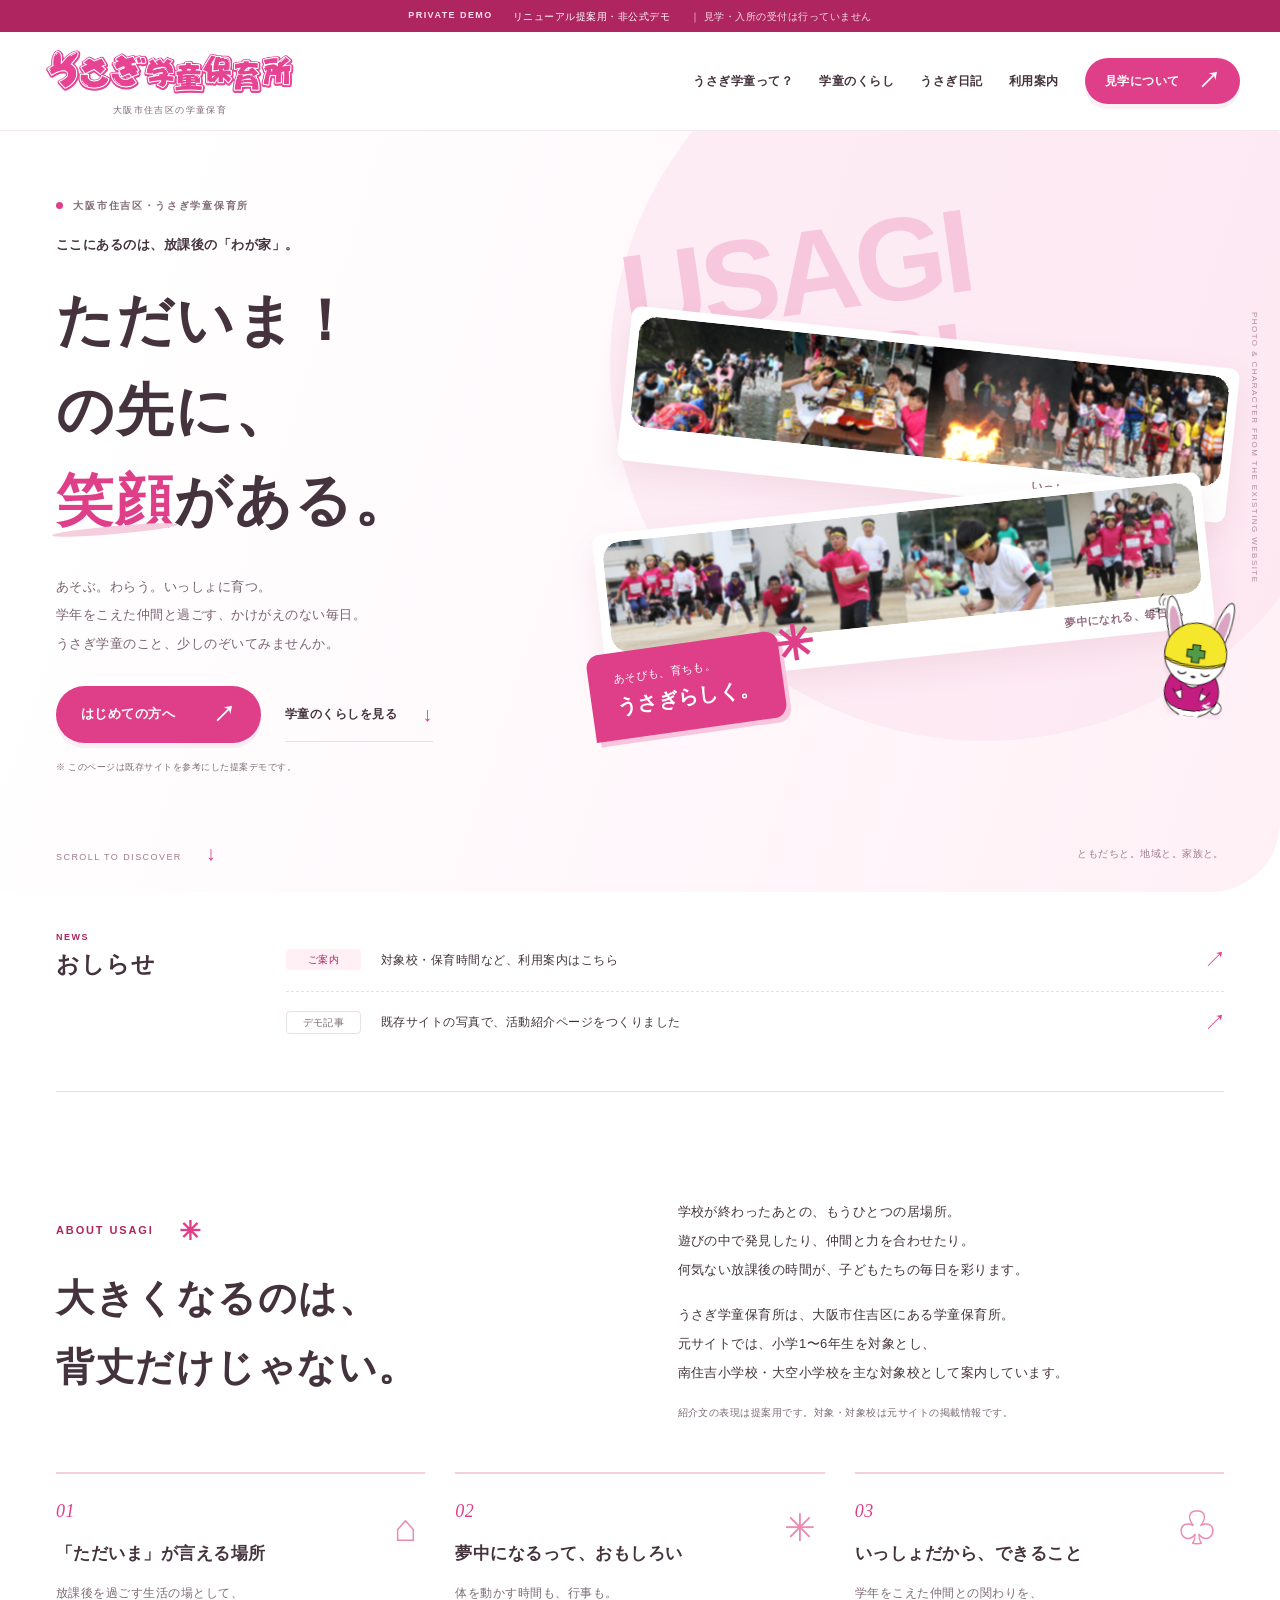
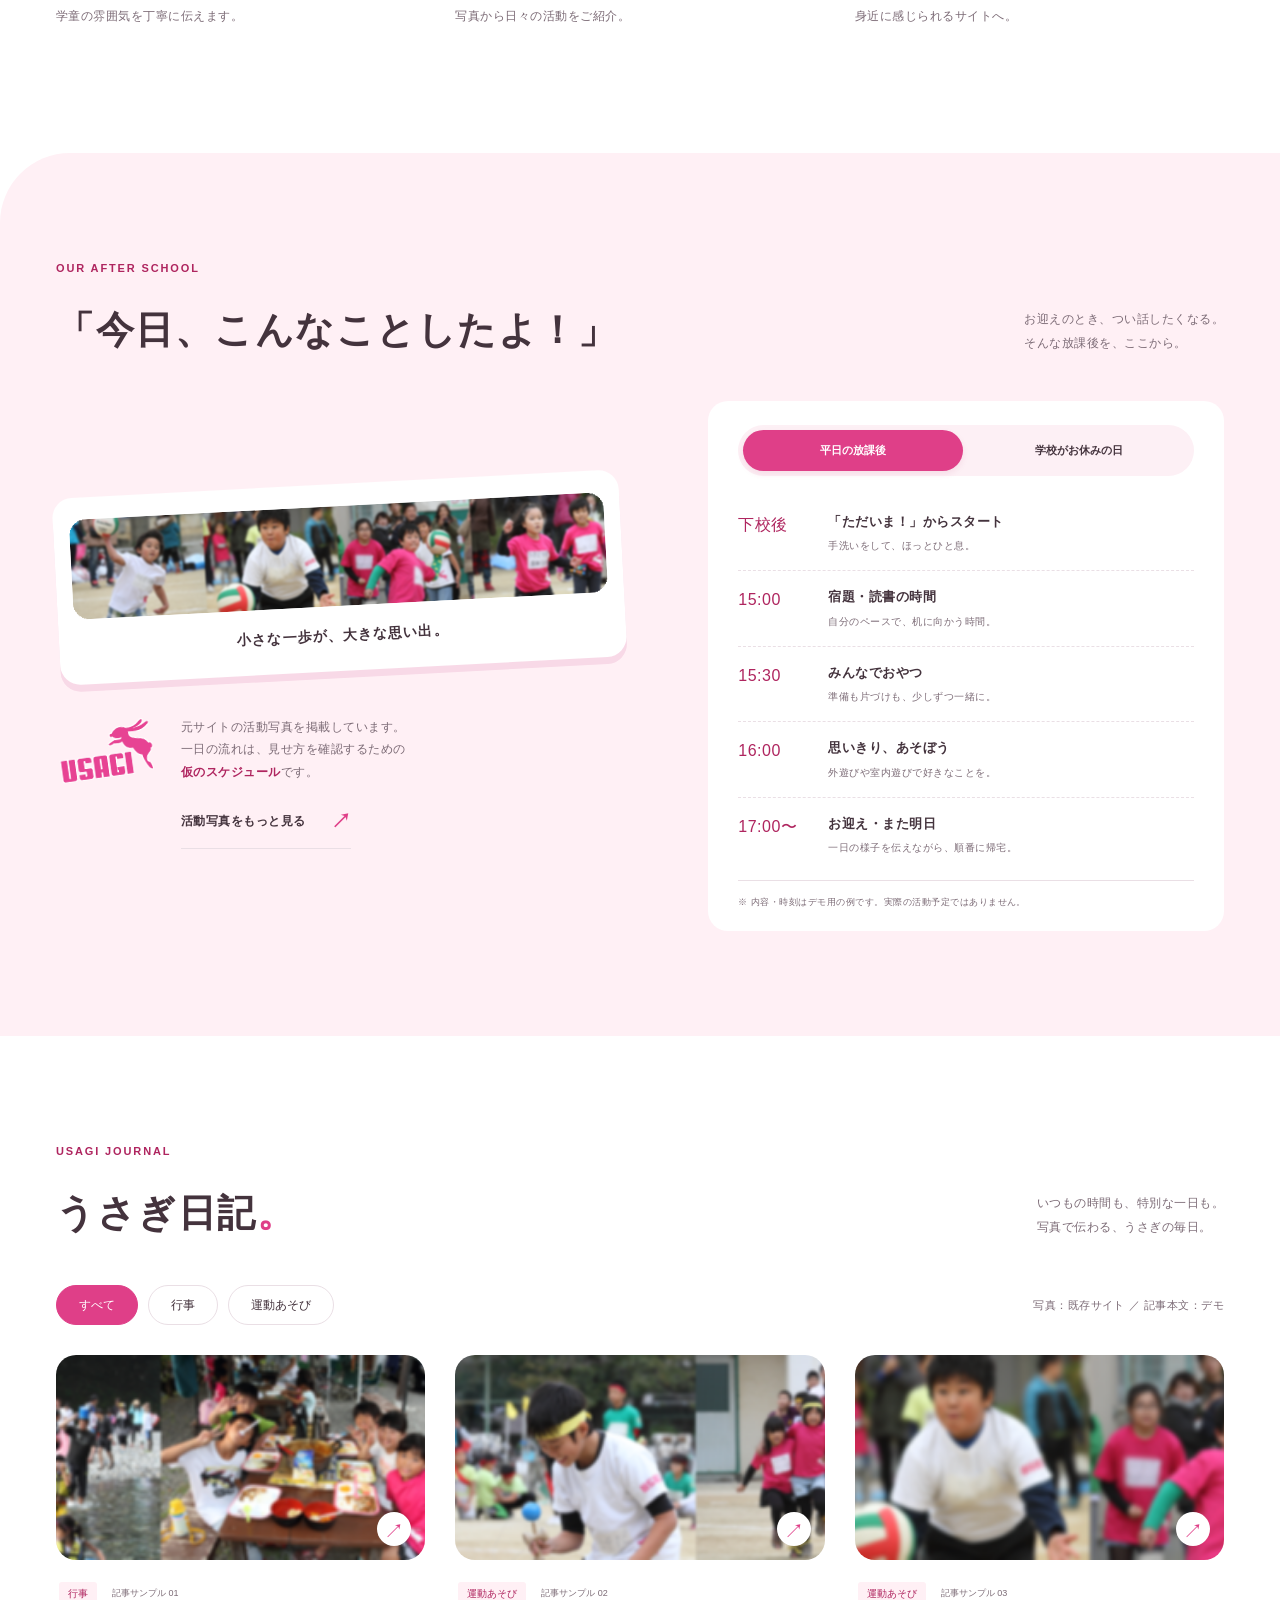
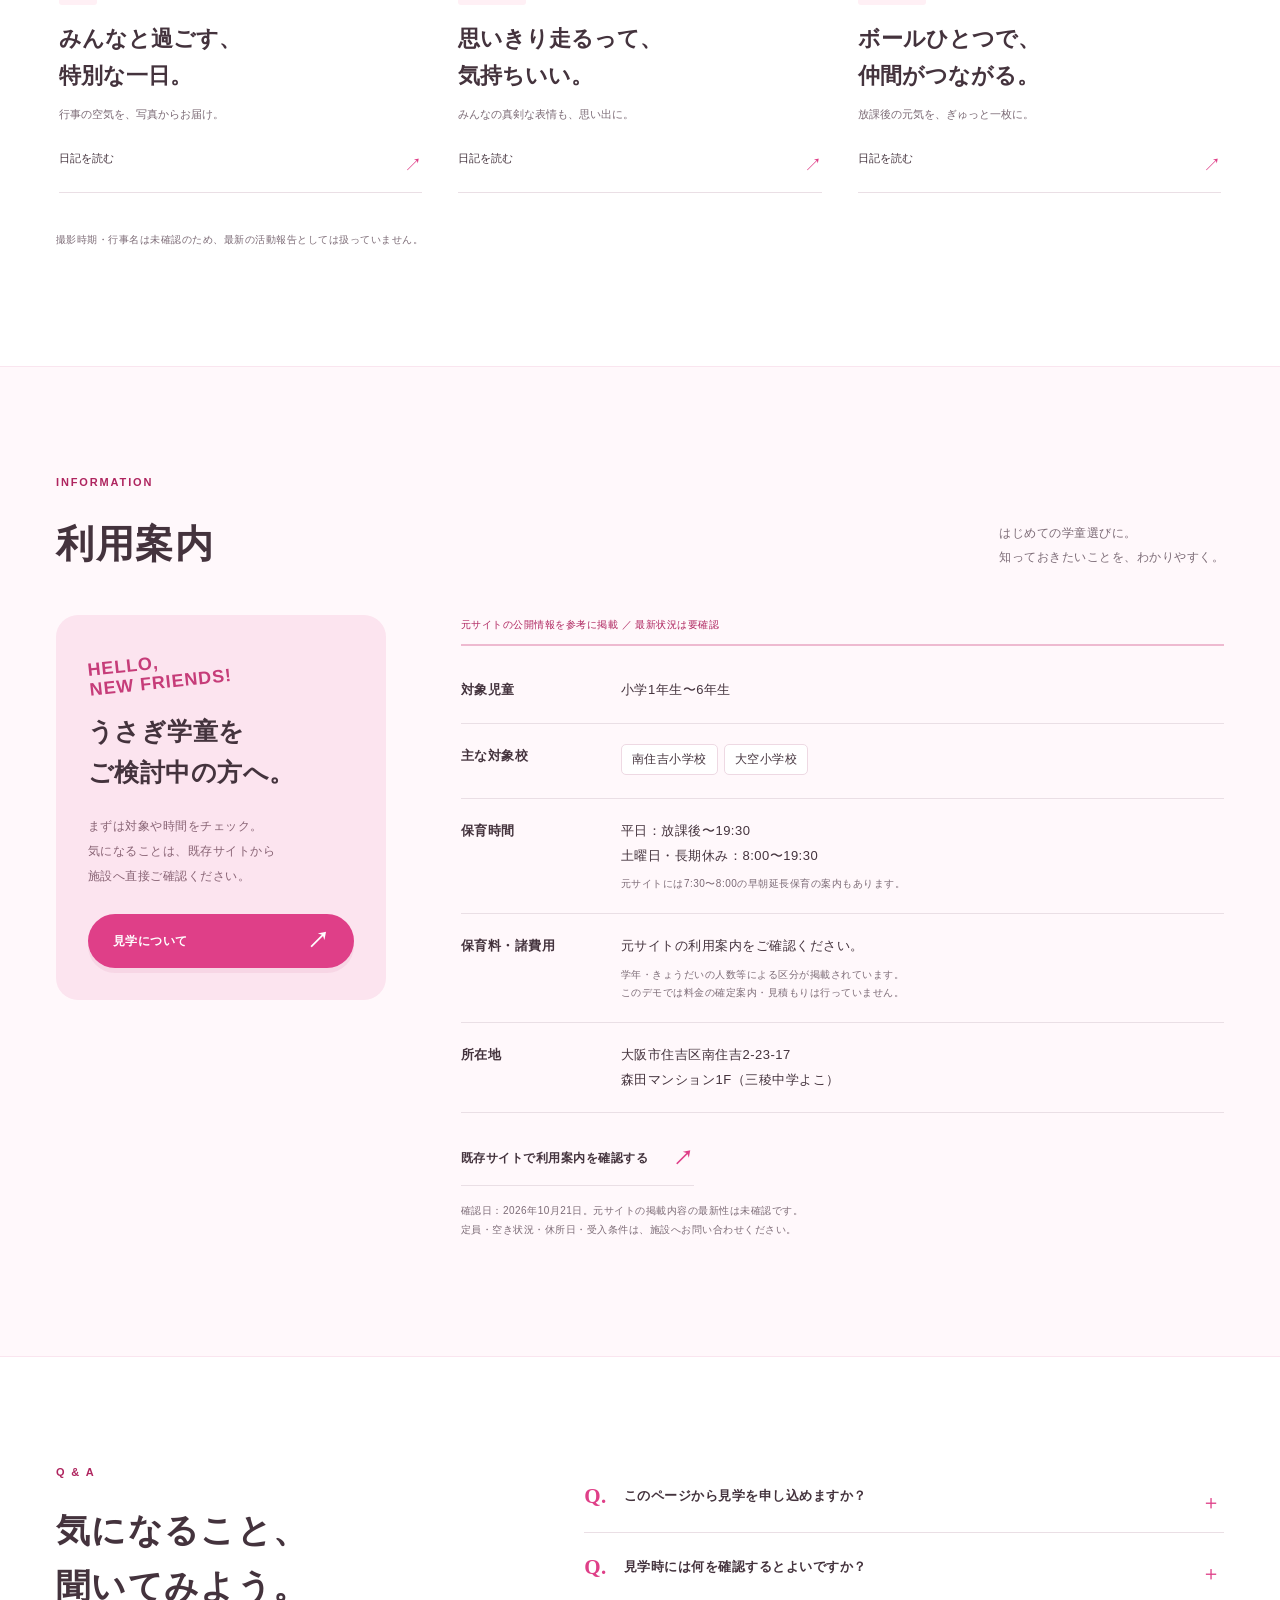
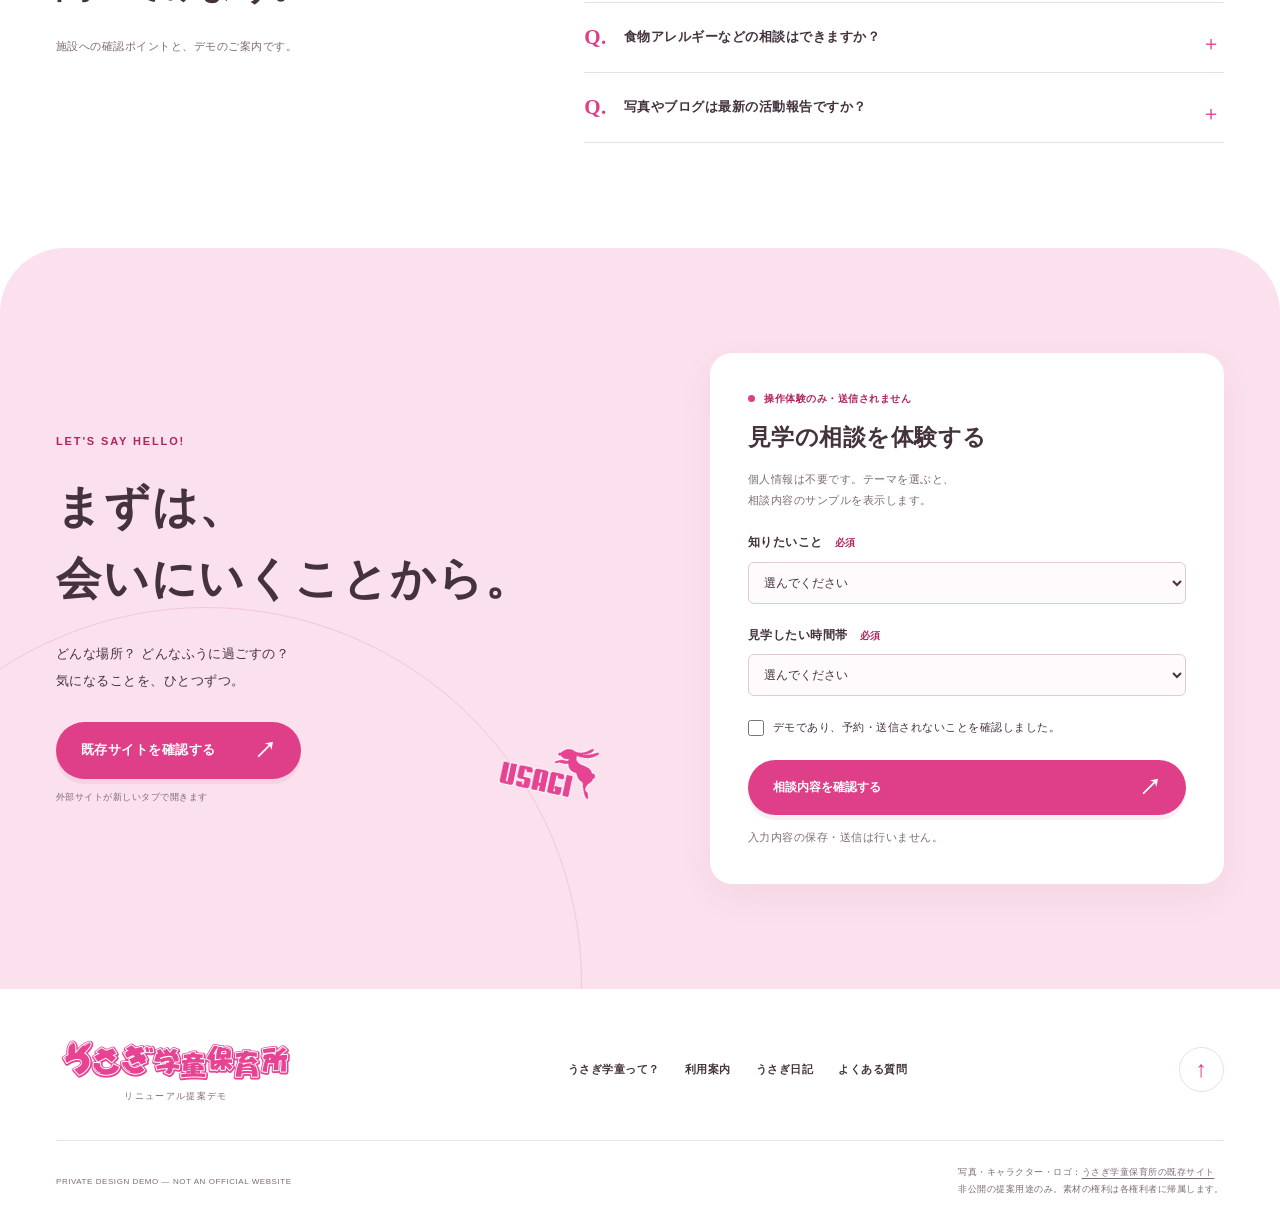
==== index.html @ 91ed4eac "Add files via upload" ====
<!doctype html><html lang="ja"><head><meta charset="utf-8"><meta name="viewport" content="width=device-width,initial-scale=1"><meta name="robots" content="noindex,nofollow"><meta name="description" content="うさぎ学童保育所の公開情報と既存写真を参考にした非公開のリニューアル提案デモ。"><title>うさぎ学童保育所｜リニューアル提案デモ</title><link rel="icon" href="assets/official-icon.png"><link rel="stylesheet" href="style.css"><script src="script.js" defer></script></head><body>
<a class="skip" href="#main">本文へスキップ</a><div class="demo"><b>PRIVATE DEMO</b> リニューアル提案用・非公式デモ <span>｜ 見学・入所の受付は行っていません</span></div>
<header><div class="header-inner"><a class="brand" href="#" aria-label="うさぎ学童保育所 トップ"><img src="assets/official-wordmark.png" alt="うさぎ学童保育所" width="960" height="216"><small>大阪市住吉区の学童保育</small></a><button class="menu-toggle" aria-expanded="false" aria-controls="navigation"><span aria-hidden="true">☰</span> メニュー</button><nav id="navigation" aria-label="メインメニュー"><a href="#about">うさぎ学童って？</a><a href="#life">学童のくらし</a><a href="#journal">うさぎ日記</a><a href="#guide">利用案内</a><a class="button compact" href="#visit">見学について <span>↗</span></a></nav></div></header>
<main id="main"><section class="hero"><div class="hero-inner wrap"><div class="hero-copy"><p class="eyebrow"><i class="dot"></i> 大阪市住吉区・うさぎ学童保育所</p><p class="hero-tag">ここにあるのは、放課後の「わが家」。</p><h1>ただいま！<br>の先に、<br><em>笑顔</em>がある。</h1><p class="hero-description">あそぶ。わらう。いっしょに育つ。<br>学年をこえた仲間と過ごす、かけがえのない毎日。<br>うさぎ学童のこと、少しのぞいてみませんか。</p><div class="hero-actions"><a class="button" href="#guide">はじめての方へ <span>↗</span></a><a class="text-link" href="#life">学童のくらしを見る <span>↓</span></a></div><p class="fine">※ このページは既存サイトを参考にした提案デモです。</p></div><div class="hero-visual"><div class="big-type" aria-hidden="true">USAGI<br>DAYS!</div><div class="photo-stack"><figure class="hero-photo first"><img src="assets/official-life-01.png" alt="既存サイト掲載の、水辺や食事、キャンプなどの組み写真" width="640" height="120"><figcaption>いっしょだと、もっとたのしい。</figcaption></figure><figure class="hero-photo second"><img src="assets/official-life-02.png" alt="既存サイト掲載の、体を動かす活動の組み写真" width="640" height="120"><figcaption>夢中になれる、毎日を。</figcaption></figure><div class="floating-note"><span>あそびも、育ちも。</span><strong>うさぎらしく。</strong><b aria-hidden="true">✳</b></div></div><img class="hero-mascot" src="assets/official-mascot.png" alt="既存サイトの、黄色い帽子とピンクの服のうさぎキャラクター" width="1000" height="1481"><span class="vertical-label">PHOTO & CHARACTER FROM THE EXISTING WEBSITE</span></div></div><div class="hero-bottom wrap"><a href="#news">SCROLL TO DISCOVER <span>↓</span></a><span>ともだちと。地域と。家族と。</span></div></section>
<section class="news wrap" id="news"><div><p class="eyebrow">NEWS</p><h2>おしらせ</h2></div><div class="news-list"><a href="#guide"><span class="pill">ご案内</span><span>対象校・保育時間など、利用案内はこちら</span><b>↗</b></a><a href="#journal"><span class="pill outline">デモ記事</span><span>既存サイトの写真で、活動紹介ページをつくりました</span><b>↗</b></a></div></section>
<section class="about section wrap" id="about"><div class="about-intro"><div><p class="eyebrow">ABOUT USAGI <span class="flower">✳</span></p><h2>大きくなるのは、<br>背丈だけじゃない。</h2></div><div class="about-copy"><p>学校が終わったあとの、もうひとつの居場所。<br>遊びの中で発見したり、仲間と力を合わせたり。<br>何気ない放課後の時間が、子どもたちの毎日を彩ります。</p><p>うさぎ学童保育所は、大阪市住吉区にある学童保育所。<br>元サイトでは、小学1〜6年生を対象とし、<br>南住吉小学校・大空小学校を主な対象校として案内しています。</p><p class="fine">紹介文の表現は提案用です。対象・対象校は元サイトの掲載情報です。</p></div></div><div class="points"><article><span>01</span><h3>「ただいま」が言える場所</h3><p>放課後を過ごす生活の場として、<br>学童の雰囲気を丁寧に伝えます。</p><b aria-hidden="true">⌂</b></article><article><span>02</span><h3>夢中になるって、おもしろい</h3><p>体を動かす時間も、行事も。<br>写真から日々の活動をご紹介。</p><b aria-hidden="true">✳</b></article><article><span>03</span><h3>いっしょだから、できること</h3><p>学年をこえた仲間との関わりを、<br>身近に感じられるサイトへ。</p><b aria-hidden="true">♧</b></article></div></section>
<section class="life section" id="life"><div class="wrap"><div class="section-head"><div><p class="eyebrow">OUR AFTER SCHOOL</p><h2>「今日、こんなことしたよ！」</h2></div><p>お迎えのとき、つい話したくなる。<br>そんな放課後を、ここから。</p></div><div class="life-layout"><div class="life-left"><figure class="life-photo"><img src="assets/official-life-03.png" alt="既存サイト掲載の、ボールを使った活動の組み写真" width="640" height="120" loading="lazy"><figcaption>小さな一歩が、大きな思い出。</figcaption></figure><div class="life-description"><img src="assets/official-character.png" alt="既存サイトのUSAGIロゴ" width="480" height="289" loading="lazy"><p>元サイトの活動写真を掲載しています。<br>一日の流れは、見せ方を確認するための<br><b>仮のスケジュール</b>です。</p></div><a class="text-link" href="#journal">活動写真をもっと見る <span>↗</span></a></div><div class="schedule"><div class="tabs" role="tablist" aria-label="一日の種類"><button id="weekday-tab" role="tab" aria-selected="true" aria-controls="schedule-panel" data-schedule="weekday">平日の放課後</button><button id="holiday-tab" role="tab" aria-selected="false" aria-controls="schedule-panel" tabindex="-1" data-schedule="holiday">学校がお休みの日</button></div><div id="schedule-panel" role="tabpanel" aria-labelledby="weekday-tab" tabindex="0"></div><p class="fine">※ 内容・時刻はデモ用の例です。実際の活動予定ではありません。</p></div></div></div></section>
<section class="journal section wrap" id="journal"><div class="section-head"><div><p class="eyebrow">USAGI JOURNAL</p><h2>うさぎ日記<em>。</em></h2></div><p>いつもの時間も、特別な一日も。<br>写真で伝わる、うさぎの毎日。</p></div><div class="journal-toolbar"><div class="filters" role="group" aria-label="ブログのカテゴリー"><button class="active" aria-pressed="true" data-filter="all">すべて</button><button aria-pressed="false" data-filter="event">行事</button><button aria-pressed="false" data-filter="play">運動あそび</button></div><span class="fine">写真：既存サイト ／ 記事本文：デモ</span></div><div class="posts"><article class="post" data-category="event"><button data-article="camp" aria-label="みんなと過ごす、特別な一日。の記事を読む"><div class="post-image"><img src="assets/official-life-01.png" alt="元サイトの水辺・食事・キャンプなどの写真" width="640" height="120" loading="lazy"><span>↗</span></div><div class="post-body"><div class="post-meta"><span>行事</span><small>記事サンプル 01</small></div><h3>みんなと過ごす、<br>特別な一日。</h3><p>行事の空気を、写真からお届け。</p><span class="post-read">日記を読む <b>↗</b></span></div></button></article><article class="post" data-category="play"><button data-article="sports" aria-label="思いきり走るって、気持ちいい。の記事を読む"><div class="post-image"><img src="assets/official-life-02.png" alt="元サイトの、走ったり体を動かしたりする写真" width="640" height="120" loading="lazy"><span>↗</span></div><div class="post-body"><div class="post-meta"><span>運動あそび</span><small>記事サンプル 02</small></div><h3>思いきり走るって、<br>気持ちいい。</h3><p>みんなの真剣な表情も、思い出に。</p><span class="post-read">日記を読む <b>↗</b></span></div></button></article><article class="post" data-category="play"><button data-article="ball" aria-label="ボールひとつで、仲間がつながる。の記事を読む"><div class="post-image"><img src="assets/official-life-03.png" alt="元サイトの、ボールを使った活動写真" width="640" height="120" loading="lazy"><span>↗</span></div><div class="post-body"><div class="post-meta"><span>運動あそび</span><small>記事サンプル 03</small></div><h3>ボールひとつで、<br>仲間がつながる。</h3><p>放課後の元気を、ぎゅっと一枚に。</p><span class="post-read">日記を読む <b>↗</b></span></div></button></article></div><p class="fine journal-note">撮影時期・行事名は未確認のため、最新の活動報告としては扱っていません。</p><p id="filter-status" class="sr-only" role="status" aria-live="polite"></p></section>
<section class="guide section" id="guide"><div class="wrap"><div class="section-head"><div><p class="eyebrow">INFORMATION</p><h2>利用案内</h2></div><p>はじめての学童選びに。<br>知っておきたいことを、わかりやすく。</p></div><div class="guide-layout"><aside class="guide-intro"><span class="round-caption">HELLO,<br>NEW FRIENDS!</span><h3>うさぎ学童を<br>ご検討中の方へ。</h3><p>まずは対象や時間をチェック。<br>気になることは、既存サイトから<br>施設へ直接ご確認ください。</p><a class="button" href="#visit">見学について <span>↗</span></a></aside><div class="guide-data"><p class="source-label">元サイトの公開情報を参考に掲載 ／ 最新状況は要確認</p><dl><div><dt>対象児童</dt><dd>小学1年生〜6年生</dd></div><div><dt>主な対象校</dt><dd><span class="school">南住吉小学校</span><span class="school">大空小学校</span></dd></div><div><dt>保育時間</dt><dd>平日：放課後〜19:30<br>土曜日・長期休み：8:00〜19:30<small>元サイトには7:30〜8:00の早朝延長保育の案内もあります。</small></dd></div><div><dt>保育料・諸費用</dt><dd>元サイトの利用案内をご確認ください。<small>学年・きょうだいの人数等による区分が掲載されています。<br>このデモでは料金の確定案内・見積もりは行っていません。</small></dd></div><div><dt>所在地</dt><dd>大阪市住吉区南住吉2-23-17<br>森田マンション1F（三稜中学よこ）</dd></div></dl><a class="text-link" href="http://usagigakudo.web.fc2.com/" target="_blank" rel="noopener noreferrer">既存サイトで利用案内を確認する <span>↗</span></a><p class="fine">確認日：2026年10月21日。元サイトの掲載内容の最新性は未確認です。<br>定員・空き状況・休所日・受入条件は、施設へお問い合わせください。</p></div></div></div></section>
<section class="faq section wrap" id="faq"><div><p class="eyebrow">Q & A</p><h2>気になること、<br>聞いてみよう。</h2><p class="fine">施設への確認ポイントと、デモのご案内です。</p></div><div class="questions"><details><summary><span>Q.</span> このページから見学を申し込めますか？</summary><p>こちらは非公開の提案用デモです。実際の見学予約や入所の申し込みはできません。お問い合わせは、既存サイトに掲載されている連絡先をご確認ください。</p></details><details><summary><span>Q.</span> 見学時には何を確認するとよいですか？</summary><p>現在の受入条件、料金、保育時間、お迎えの方法、長期休暇の過ごし方などを確認すると安心です。実際の運用は施設へ直接お問い合わせください。</p></details><details><summary><span>Q.</span> 食物アレルギーなどの相談はできますか？</summary><p>個別の配慮や食事・おやつへの対応は、このデモでは確認できていません。入所を検討する際に、施設へ直接相談してください。</p></details><details><summary><span>Q.</span> 写真やブログは最新の活動報告ですか？</summary><p>写真は既存サイトに掲載されているものです。撮影時期・行事名は未確認です。記事本文と一日の流れは、見せ方を確認するためのサンプルです。</p></details></div></section>
<section class="visit section" id="visit"><div class="wrap visit-layout"><div class="visit-copy"><p class="eyebrow">LET'S SAY HELLO!</p><h2>まずは、<br>会いにいくことから。</h2><p>どんな場所？ どんなふうに過ごすの？<br>気になることを、ひとつずつ。</p><div class="visit-links"><a class="button" href="http://usagigakudo.web.fc2.com/" target="_blank" rel="noopener noreferrer">既存サイトを確認する <span>↗</span></a><span class="fine">外部サイトが新しいタブで開きます</span></div><img src="assets/official-character.png" alt="USAGIロゴ" width="480" height="289" loading="lazy"></div><form id="visit-form"><div class="form-caption"><i class="dot"></i> 操作体験のみ・送信されません</div><h3>見学の相談を体験する</h3><p class="fine">個人情報は不要です。テーマを選ぶと、<br>相談内容のサンプルを表示します。</p><label for="interest">知りたいこと <span>必須</span></label><select id="interest" required><option value="">選んでください</option><option>学童での過ごし方</option><option>入所条件・費用</option><option>長期休暇の利用</option></select><label for="visit-time">見学したい時間帯 <span>必須</span></label><select id="visit-time" required><option value="">選んでください</option><option>平日の放課後</option><option>学校がお休みの日</option><option>相談して決めたい</option></select><label class="check"><input type="checkbox" id="demo-agree" required><span>デモであり、予約・送信されないことを確認しました。</span></label><button class="button" type="submit" id="demo-submit" disabled>相談内容を確認する <span>↗</span></button><div id="form-result" role="status" aria-live="polite"></div><p class="fine">入力内容の保存・送信は行いません。</p></form></div></section></main>
<footer><div class="wrap footer-top"><a class="brand" href="#"><img src="assets/official-wordmark.png" alt="うさぎ学童保育所" width="960" height="216"><small>リニューアル提案デモ</small></a><div class="footer-nav"><a href="#about">うさぎ学童って？</a><a href="#guide">利用案内</a><a href="#journal">うさぎ日記</a><a href="#faq">よくある質問</a></div><a class="to-top" href="#" aria-label="ページの先頭へ">↑</a></div><div class="wrap footer-bottom"><p>PRIVATE DESIGN DEMO — NOT AN OFFICIAL WEBSITE</p><p>写真・キャラクター・ロゴ：<a href="http://usagigakudo.web.fc2.com/" target="_blank" rel="noopener noreferrer">うさぎ学童保育所の既存サイト</a><br>非公開の提案用途のみ。素材の権利は各権利者に帰属します。</p></div></footer>
<dialog id="article-dialog" aria-labelledby="article-title"><button class="dialog-close" aria-label="記事を閉じる">閉じる ×</button><p class="eyebrow">USAGI JOURNAL / 記事サンプル</p><h2 id="article-title"></h2><img id="article-image" alt=""><div id="article-content"></div><p class="fine">写真は既存サイトからの掲載、本文は提案用のサンプルです。実際の活動報告ではありません。</p></dialog><noscript><div class="no-js">記事詳細・一日の切替・操作デモにはJavaScriptが必要です。本文をスクロールして施設の案内をご覧いただけます。</div></noscript></body></html>
---- style.css ----
:root{--pink:#df3f88;--deep:#af255f;--blush:#fff0f5;--ink:#44333d;--muted:#7c6b76;--line:#eadfe5;--font:"Hiragino Maru Gothic ProN","Yu Gothic",Meiryo,sans-serif}*{box-sizing:border-box}html{scroll-behavior:smooth;scroll-padding-top:105px}body{margin:0;color:var(--ink);background:#fff;font:14px/1.9 var(--font);letter-spacing:.035em}a{color:inherit;text-decoration:none}button,input,select{font:inherit;color:inherit}button,a,summary,select{touch-action:manipulation}button{cursor:pointer}img{display:block;max-width:100%;height:auto}p{margin:0 0 1.2em}h1,h2,h3{margin:0;font-weight:800;line-height:1.65}h2{font-size:clamp(29px,3vw,42px);letter-spacing:.04em;text-wrap:balance}h3{font-size:19px}em{font-style:normal;color:var(--pink)}button:focus-visible,a:focus-visible,summary:focus-visible,select:focus-visible,input:focus-visible,[tabindex]:focus-visible{outline:3px solid var(--deep);outline-offset:5px}.wrap{width:calc(100% - 112px);max-width:1240px;margin-inline:auto}.section{padding-block:105px}.eyebrow{font-family:Arial,var(--font);font-size:11px;font-weight:bold;color:var(--deep);letter-spacing:.17em;margin-bottom:19px}.fine{font-size:11px;line-height:1.9;color:var(--muted)}.dot{display:inline-block;width:7px;height:7px;border-radius:50%;background:var(--pink);margin-right:6px}.button{display:inline-flex;align-items:center;justify-content:space-between;gap:38px;color:#fff;background:var(--pink);padding:16px 25px;border-radius:50px;border:0;font-size:13px;font-weight:bold;box-shadow:0 5px 0 #b5226012;transition:background .2s,transform .2s}.button:hover{background:var(--deep);transform:translateY(-2px)}.button span{font-size:22px;line-height:1}.button.compact{font-size:12px;padding:12px 20px;gap:18px}.button:disabled{opacity:.5;cursor:default}.text-link{display:inline-flex;align-items:center;gap:25px;border-bottom:1px solid var(--line);padding:8px 0;font-size:12px;font-weight:bold}.text-link:hover{color:var(--deep)}.text-link span{color:var(--pink);font-size:20px}.demo{background:var(--deep);color:white;display:flex;justify-content:center;align-items:center;gap:20px;padding:6px 15px;font-size:10px;min-height:32px}.demo b{font-family:Arial,sans-serif;font-size:9px;letter-spacing:.16em;color:#ffe0ee}.demo>span{opacity:.85}header{position:sticky;top:0;z-index:20;background:#ffffffed;backdrop-filter:blur(15px);border-bottom:1px solid #f1e8ed}.header-inner{max-width:1400px;width:calc(100% - 80px);min-height:98px;display:flex;align-items:center;justify-content:space-between;gap:30px;margin:auto}.brand{display:block;width:260px;flex-shrink:0}.brand img{width:100%;height:auto}.brand small{display:block;text-align:center;font-size:9px;color:#806677;letter-spacing:.15em}nav{display:flex;align-items:center;gap:26px;font-size:12px;font-weight:bold}nav a:not(.button):hover{color:var(--pink)}.menu-toggle{display:none}.hero{position:relative;overflow:hidden;background:linear-gradient(108deg,#fff 10%,#fff7fb 60%,#fff0f6);border-radius:0 0 70px 0}.hero:before{content:"";position:absolute;right:-80px;top:-140px;width:750px;height:750px;border-radius:50%;background:#fce3ef90}.hero-inner{display:grid;grid-template-columns:46% 54%;align-items:center;padding-top:65px;padding-bottom:55px;position:relative;min-height:650px}.hero-copy{position:relative;z-index:2}.hero .eyebrow{font-size:10px;color:#806b78;margin-bottom:18px}.hero-tag{font-size:13px;font-weight:bold;margin-bottom:18px}h1{font-size:clamp(43px,4.45vw,64px);line-height:1.58;letter-spacing:.035em;white-space:nowrap}h1 em{position:relative}h1 em:after{content:"";position:absolute;bottom:-2px;left:-4px;right:-4px;height:8px;border-radius:50%;background:#f6cddd;transform:rotate(-5deg)}.hero-description{font-size:13px;line-height:2.2;margin-top:27px;color:#796271}.hero-actions{display:flex;gap:24px;align-items:center;margin:28px 0 16px}.hero .fine{font-size:9px}.hero-visual{height:510px;position:relative;margin-left:20px}.big-type{position:absolute;left:15px;top:-20px;font:bold 118px/.95 Arial,sans-serif;letter-spacing:-.04em;color:#f7c7dd;transform:rotate(-8deg)}.photo-stack{position:relative;padding-top:100px;z-index:1}.hero-photo{margin:0;position:relative;width:100%;padding:9px 9px 0;background:white;box-shadow:0 12px 30px #a24d6c1a;border-radius:10px}.hero-photo img{border-radius:6px;width:100%}.hero-photo figcaption{font-size:11px;font-weight:bold;padding:7px 14px;text-align:right;color:#946d81}.hero-photo.first{transform:rotate(6deg);margin-left:10px}.hero-photo.second{transform:rotate(-6deg);margin-top:11px;margin-left:-15px}.hero-mascot{position:absolute;width:103px;height:153px;object-fit:contain;right:-18px;bottom:0;z-index:3;transform:rotate(7deg);filter:drop-shadow(0 8px 0 #df3f8810)}.floating-note{position:absolute;left:-23px;bottom:-72px;padding:16px 25px;background:var(--pink);color:#fff;border-radius:13px 13px 13px 0;transform:rotate(-8deg);box-shadow:4px 5px 0 #f8c5dd}.floating-note>span{font-size:11px;display:block}.floating-note strong{font-size:20px;line-height:1.7}.floating-note b{position:absolute;right:-35px;top:-29px;color:var(--pink);font-size:48px}.vertical-label{position:absolute;right:-35px;top:75px;writing-mode:vertical-rl;font:8px Arial,sans-serif;letter-spacing:.18em;color:#b48b9e}.hero-bottom{position:relative;display:flex;justify-content:space-between;align-items:center;padding-bottom:27px;font-size:10px;color:#a07b90}.hero-bottom a{font:9px Arial,sans-serif;letter-spacing:.16em}.hero-bottom a>span{margin-left:20px;color:var(--pink);font-size:20px}.news{display:grid;grid-template-columns:190px 1fr;gap:40px;padding-block:37px;border-bottom:1px solid var(--line)}.news .eyebrow{font-size:9px;margin:0}.news h2{font-size:23px}.news-list>a{display:grid;grid-template-columns:75px 1fr 20px;align-items:center;gap:20px;font-size:12px;padding:10px 0}.news-list>a:last-child{border-top:1px dashed var(--line)}.news-list b{font-size:22px;color:var(--pink);font-weight:normal}.pill{background:var(--blush);color:var(--deep);border-radius:4px;font-size:10px;text-align:center;padding:1px 8px;white-space:nowrap}.pill.outline{background:none;border:1px solid var(--line);color:var(--muted)}.about-intro{display:grid;grid-template-columns:1fr 1fr;gap:75px;align-items:center}.about h2{line-height:1.8}.flower{display:inline-block;margin-left:20px;font-size:26px;line-height:1;vertical-align:middle;color:var(--pink)}.about-copy{font-size:13px;line-height:2.25}.about-copy p:last-child{margin-bottom:0}.about-copy .fine{font-size:10px}.points{display:grid;grid-template-columns:repeat(3,1fr);gap:30px;margin-top:50px}.points article{position:relative;border-top:2px solid #f7cede;padding:25px 0 6px}.points article>span{color:var(--pink);font:italic 18px Georgia,serif}.points h3{font-size:17px;margin:14px 0}.points p{font-size:12px;color:var(--muted)}.points b{position:absolute;right:8px;top:18px;font-size:38px;color:#ec8ab4;font-weight:normal}.life{background:var(--blush);border-radius:70px 0 0 0}.section-head{display:flex;justify-content:space-between;align-items:end;gap:40px;margin-bottom:40px}.section-head>p{font-size:12px;color:var(--muted);margin-bottom:6px;line-height:2}.life-layout{display:grid;grid-template-columns:1.1fr 1fr;gap:85px;align-items:center}.life-photo{margin:0;padding:22px 16px;background:#fff;border-radius:20px;transform:rotate(-3deg);box-shadow:0 7px 0 #f8d9e7}.life-photo img{border-radius:12px;width:100%;margin-bottom:16px}.life-photo figcaption{text-align:center;font-size:14px;font-weight:bold;letter-spacing:.08em}.life-description{display:flex;align-items:center;gap:25px;margin:45px 0 10px}.life-description img{width:100px;transform:rotate(-8deg)}.life-description p{font-size:12px;color:var(--muted);margin:0}.life-description b{font-weight:600;color:var(--deep)}.life-left>.text-link{margin-left:125px}.schedule{background:#fff;padding:24px 30px 20px;border-radius:20px}.tabs{display:flex;gap:6px;background:#fdf0f5;padding:5px;border-radius:50px;margin-bottom:20px}.tabs button{flex:1;background:none;border:0;border-radius:30px;padding:10px 6px;font-size:11px;font-weight:bold}.tabs button[aria-selected="true"]{background:var(--pink);color:white;box-shadow:0 3px 6px #b92d6a18}.schedule ol{margin:0;padding:0;list-style:none}.schedule li{display:grid;grid-template-columns:67px 1fr;gap:23px;padding:15px 0}.schedule li+li{border-top:1px dashed var(--line)}.schedule-time{font:16px/1.8 Arial,var(--font);color:var(--deep);white-space:nowrap}.schedule h3{font-size:13px}.schedule li p{font-size:10px;color:var(--muted);margin:4px 0 0}.schedule .fine{font-size:9px;border-top:1px solid var(--line);padding-top:13px;margin:8px 0 0}.journal-toolbar{display:flex;justify-content:space-between;align-items:center;gap:15px;margin-bottom:30px}.filters{display:flex;gap:10px}.filters button{border:1px solid var(--line);background:none;border-radius:40px;padding:8px 22px;font-size:12px}.filters button.active{background:var(--pink);border-color:var(--pink);color:white}.posts{display:grid;grid-template-columns:repeat(3,1fr);gap:30px}.post[hidden]{display:none}.post>button{border:0;background:white;padding:0;text-align:left;width:100%;color:inherit}.post-image{position:relative;overflow:hidden;border-radius:20px}.post-image img{width:100%;height:205px;object-fit:cover;transition:transform .4s}.post button:hover .post-image img{transform:scale(1.06)}.post:nth-child(1) .post-image img{object-position:23% center}.post:nth-child(2) .post-image img{object-position:80% center}.post:nth-child(3) .post-image img{object-position:43% center}.post-image>span{position:absolute;right:14px;bottom:14px;width:34px;height:34px;border-radius:50%;background:white;display:grid;place-items:center;color:var(--pink);font-size:20px}.post-body{padding:22px 3px 15px}.post-meta{display:flex;gap:15px;align-items:center;font-size:10px}.post-meta>span{color:var(--deep);padding:2px 9px;background:var(--blush);border-radius:3px}.post-meta small{font-size:9px;color:var(--muted)}.post h3{font-size:22px;line-height:1.65;margin:16px 0 10px}.post p{font-size:11px;color:var(--muted)}.post-read{display:flex;justify-content:space-between;border-bottom:1px solid var(--line);padding:10px 0;font-size:11px;margin-top:12px}.post-read b{font-size:18px;color:var(--pink);font-weight:normal}.journal-note{margin-top:22px;font-size:10px}.guide{background:#fff8fb;border-block:1px solid #fae5ef}.guide-layout{display:grid;grid-template-columns:330px 1fr;gap:75px;align-items:start}.guide-intro{background:#fce4ef;border-radius:22px;padding:32px;position:relative}.round-caption{display:block;margin-bottom:24px;font:bold 18px/1.1 Arial,sans-serif;color:#c63c79;transform:rotate(-6deg);letter-spacing:.05em}.guide-intro h3{font-size:25px;line-height:1.65}.guide-intro p{font-size:12px;color:#886374;margin-top:20px;line-height:2.1}.guide-intro .button{margin-top:10px;font-size:12px;width:100%;gap:8px}.source-label{font-size:10px;color:var(--deep);padding-bottom:10px;border-bottom:2px solid #eebad0}.guide-data dl{margin:0 0 18px}.guide-data dl>div{display:grid;grid-template-columns:140px 1fr;padding:20px 0;border-bottom:1px solid var(--line);gap:20px;font-size:13px}.guide-data dt{font-weight:bold}.guide-data dd{margin:0}.guide-data dd small{display:block;font-size:10px;color:var(--muted);line-height:1.8;margin-top:7px}.school{display:inline-block;padding:3px 10px;border:1px solid #eed9e3;border-radius:5px;margin:0 6px 3px 0;font-size:12px;background:#fff}.guide-data>.fine{margin-top:15px;font-size:10px}.faq{display:grid;grid-template-columns:.85fr 1.2fr;gap:75px}.faq h2{font-size:34px}.faq>div>.fine{margin-top:22px}.questions details{border-bottom:1px solid var(--line)}summary{position:relative;list-style:none;cursor:pointer;padding:22px 32px 22px 0;font-size:13px;font-weight:bold;line-height:1.8;display:flex;gap:17px}summary::-webkit-details-marker{display:none}summary>span{color:var(--pink);font:bold 21px/1.2 Georgia,serif}summary:after{position:absolute;right:2px;content:"＋";font-size:20px;color:var(--pink);font-weight:normal}details[open] summary:after{content:"−"}details p{font-size:12px;line-height:2.1;padding:0 28px 0 40px;color:var(--muted)}.visit{background:#fbe0ed;position:relative;overflow:hidden;border-radius:65px 65px 0 0}.visit:after{content:"";position:absolute;left:-170px;bottom:-370px;width:750px;height:750px;border:1px solid #f3c7db;border-radius:50%;pointer-events:none}.visit-layout{position:relative;z-index:1;display:grid;grid-template-columns:1fr 1fr;gap:140px;align-items:center}.visit h2{font-size:45px;line-height:1.6}.visit-copy>p:not(.eyebrow){margin-top:25px;font-size:13px;line-height:2.1}.visit-links{display:flex;flex-direction:column;align-items:start;gap:10px;margin-top:28px}.visit-links .fine{font-size:9px}.visit-copy{position:relative}.visit-copy>img{position:absolute;width:100px;right:-30px;bottom:10px;transform:rotate(12deg)}.visit form{border-radius:22px;background:white;padding:36px 38px;box-shadow:0 12px 35px #a6537510}.form-caption{font-size:10px;font-weight:bold;color:var(--deep);margin-bottom:11px}.visit h3{font-size:23px}.visit form>p.fine{margin-top:12px;font-size:11px}form>label:not(.check){display:block;font-size:12px;font-weight:bold;margin:20px 0 8px}form label>span:not(.check>span){color:var(--deep);font-size:10px;margin-left:8px}select{background:#fffafb;border:1px solid #dfcad5;width:100%;font-size:12px;padding:12px 11px;border-radius:6px}.check{display:flex;align-items:start;gap:9px;font-size:11px;line-height:1.8;margin:22px 0}.check input{width:16px;height:16px;accent-color:var(--pink);flex-shrink:0;margin:2px 0 0}form .button{width:100%;font-size:12px}#form-result:not(:empty){background:var(--blush);border:1px solid #f1b8d2;border-radius:7px;padding:15px;margin-top:20px;font-size:12px}form>.fine:last-child{font-size:9px;margin-bottom:0}.footer-top{display:flex;align-items:center;justify-content:space-between;gap:35px;padding-top:45px;padding-bottom:35px}.footer-top .brand{width:240px}.footer-nav{display:flex;gap:25px;font-size:11px;font-weight:bold}.footer-nav a:hover{color:var(--pink)}.to-top{border:1px solid var(--line);color:var(--pink);width:45px;height:45px;border-radius:50%;display:grid;place-items:center;font-size:23px;flex-shrink:0}.footer-bottom{border-top:1px solid var(--line);padding:23px 0;display:flex;align-items:center;justify-content:space-between;gap:25px;font-size:9px;color:var(--muted)}.footer-bottom p{margin:0}.footer-bottom p:first-child{font:8px Arial,sans-serif;letter-spacing:.07em}.footer-bottom a{text-decoration:underline;text-underline-offset:3px}dialog{width:min(720px,calc(100% - 32px));max-height:85vh;border:1px solid var(--line);border-radius:20px;color:var(--ink);background:white;padding:30px 40px 38px;box-shadow:0 20px 90px #68244230}dialog::backdrop{background:#422838b3}.dialog-close{display:block;margin-left:auto;margin-bottom:25px;background:var(--blush);border:0;border-radius:30px;padding:8px 18px;font-size:11px}dialog h2{font-size:28px;margin-bottom:25px}dialog img{width:100%;border-radius:10px;margin-bottom:24px}dialog p{font-size:13px}dialog .fine{font-size:10px;margin-top:24px}body.modal-open{overflow:hidden}.skip{position:fixed;top:-100px;left:10px;z-index:100;background:var(--deep);color:#fff;padding:12px}.skip:focus{top:10px}.sr-only{position:absolute;width:1px;height:1px;padding:0;margin:-1px;overflow:hidden;clip:rect(0,0,0,0);white-space:nowrap;border:0}.no-js{padding:20px;background:var(--blush);text-align:center}
@media(max-width:1150px){.wrap{width:calc(100% - 80px)}.header-inner{width:calc(100% - 50px);gap:20px}.brand{width:230px}nav{gap:18px;font-size:11px}.hero-inner{grid-template-columns:48% 52%;min-height:600px}h1{font-size:49px}.hero-visual{height:450px;margin-left:10px}.big-type{font-size:100px;top:15px}.photo-stack{padding-top:105px}.hero-mascot{width:84px;height:126px;bottom:4px;right:-5px}.hero-tag{font-size:11px}.hero-description{font-size:12px}.hero-actions{gap:16px}.hero-actions>.text-link{font-size:10px;gap:10px}.hero .button{font-size:12px;padding:14px 20px;gap:22px}.life-layout,.about-intro{gap:40px}.about-copy br{display:none}.points{gap:25px}.points h3{font-size:15px}.guide-layout{grid-template-columns:280px 1fr;gap:45px}.guide-data dl>div{grid-template-columns:110px 1fr}.visit-layout{gap:65px}.visit-copy>img{width:70px;right:0;bottom:-35px}.footer-nav{gap:17px}.post-image img{height:185px}}
@media(max-width:950px){.header-inner{min-height:88px}.menu-toggle{display:flex;align-items:center;gap:8px;border:1px solid var(--line);border-radius:35px;background:#fff;padding:9px 13px;font-size:10px}.menu-toggle>span{font-size:19px;color:var(--pink);line-height:1}nav{display:none;position:absolute;top:100%;left:0;right:0;background:white;padding:20px 30px;box-shadow:0 15px 20px #6c2d4b0c;border-bottom:1px solid var(--line);font-size:12px}nav.open{display:flex;justify-content:center;flex-wrap:wrap}.wrap{width:calc(100% - 60px)}.hero-inner{padding-top:45px;padding-bottom:40px;min-height:540px}h1{font-size:39px}.hero-tag{font-size:10px}.hero .eyebrow{font-size:9px}.hero-visual{height:405px}.big-type{font-size:82px;top:35px}.photo-stack{padding-top:115px}.hero-photo{padding:6px 6px 0}.hero-photo figcaption{font-size:9px;padding:5px 8px}.floating-note{bottom:-68px;left:0;padding:12px 18px}.floating-note strong{font-size:16px}.floating-note>span{font-size:9px}.floating-note b{font-size:36px;right:-27px}.hero-mascot{width:72px;height:108px;bottom:0;right:-7px}.hero-actions{flex-direction:column;align-items:start;gap:9px;margin-block:22px 12px}.hero-description{font-size:11px}.hero .fine{font-size:8px}.section{padding-block:80px}.points b{font-size:29px;top:20px}.points h3{font-size:14px}.points p{font-size:11px}.news{grid-template-columns:145px 1fr;gap:20px}.news-list>a{font-size:11px;gap:14px}.life-layout{gap:30px}.schedule{padding:20px}.schedule li{gap:14px;grid-template-columns:62px 1fr}.tabs button{font-size:10px}.life-photo figcaption{font-size:12px}.life-description{gap:20px}.life-description img{width:75px}.life-description p{font-size:11px}.life-left>.text-link{margin-left:95px;font-size:11px}.post h3{font-size:19px}.posts{gap:20px}.post-image img{height:165px}.guide-layout{grid-template-columns:235px 1fr;gap:35px}.guide-intro{padding:25px}.guide-intro h3{font-size:23px}.guide-data dl>div{font-size:12px;grid-template-columns:85px 1fr;gap:12px}.school{font-size:10px}.faq{gap:35px}.faq h2{font-size:31px}summary{font-size:12px;gap:12px}.visit-layout{gap:40px}.visit h2{font-size:37px}.visit form{padding:28px}.visit h3{font-size:21px}.footer-top{flex-wrap:wrap}.footer-nav{gap:22px;order:3;width:100%;justify-content:center}.footer-top .to-top{margin-left:auto}.journal-toolbar{flex-wrap:wrap}}
@media(max-width:650px){html{scroll-padding-top:85px}.wrap{width:calc(100% - 40px)}.demo{min-height:29px;padding:6px 10px;gap:10px;font-size:8px}.demo b{font-size:8px}.demo>span{display:none}.header-inner{width:calc(100% - 32px);min-height:76px}.brand{width:205px}.brand small{font-size:7px;letter-spacing:.12em}.menu-toggle{font-size:9px;padding:8px 11px;gap:6px}.menu-toggle>span{font-size:18px}nav.open{flex-direction:column;align-items:stretch;padding:10px 20px 20px;gap:0}nav>a{padding:13px 3px;border-bottom:1px solid var(--line)}nav .button{margin-top:12px}.hero{border-radius:0 0 36px 0}.hero:before{width:470px;height:470px;right:-210px;top:270px;background:#fce3ef80}.hero-inner{grid-template-columns:1fr;padding-top:32px;padding-bottom:16px;min-height:0}.hero .eyebrow{font-size:8px;margin-bottom:18px}.hero-tag{font-size:11px;margin-bottom:14px}h1{font-size:42px;letter-spacing:.01em;line-height:1.6}.hero-description{font-size:12px;margin-top:20px;line-height:2}.hero-actions{flex-direction:row;gap:20px;align-items:center;margin-top:23px}.hero .button{padding:13px 20px;font-size:11px;gap:22px}.hero-actions>.text-link{font-size:10px;gap:10px}.hero .fine{font-size:8px;letter-spacing:0}.hero-visual{height:325px;margin:16px 7px 20px}.big-type{font-size:80px;top:0;left:0}.photo-stack{padding-top:72px}.hero-photo.first{margin-left:5px}.hero-photo.second{margin-top:10px;margin-left:-7px}.hero-photo figcaption{font-size:8px;padding:5px 6px}.floating-note{padding:10px 17px;bottom:-67px;left:-2px}.floating-note strong{font-size:17px}.hero-mascot{width:67px;height:100px;bottom:-5px;right:-1px}.vertical-label{font-size:6px;right:-17px;top:45px}.hero-bottom{padding-bottom:20px;font-size:8px;gap:10px}.hero-bottom a{font-size:7px;letter-spacing:.1em}.hero-bottom a>span{font-size:17px;margin-left:7px}.news{grid-template-columns:1fr;gap:14px;padding-block:27px}.news>div:first-child{display:flex;align-items:center;gap:16px}.news .eyebrow{font-size:8px}.news h2{font-size:19px}.news-list>a{grid-template-columns:62px 1fr 14px;font-size:10px;gap:12px;line-height:1.9;padding-block:11px}.pill{font-size:9px;padding:2px 5px}.news-list b{font-size:18px}.section{padding-block:62px}h2{font-size:28px;line-height:1.75}.eyebrow{font-size:9px;margin-bottom:14px}.about-intro{grid-template-columns:1fr;gap:25px}.about h2{font-size:31px;line-height:1.75}.about-copy{font-size:12px}.about-copy p{margin-bottom:20px}.about-copy .fine{font-size:9px}.flower{font-size:23px;margin-left:16px}.points{grid-template-columns:1fr;margin-top:30px;gap:0}.points article{padding:22px 40px 18px 43px;border-top:1px solid #f2dce6}.points article>span{position:absolute;left:0;top:22px;font-size:16px}.points h3{font-size:15px;margin:0 0 9px}.points p{font-size:11px;margin:0;line-height:1.9}.points b{right:0;top:27px;font-size:28px}.life{border-radius:35px 0 0 0}.section-head{display:block;margin-bottom:29px}.section-head>p{font-size:11px;margin-top:16px;line-height:1.9}.section-head>p br{display:none}.life h2{font-size:27px}.life-layout{grid-template-columns:1fr;gap:35px}.life-photo{padding:15px 12px;border-radius:13px;transform:rotate(-2deg)}.life-photo img{margin-bottom:12px;border-radius:7px}.life-photo figcaption{font-size:12px}.life-description{margin-top:30px;gap:20px}.life-description img{width:82px}.life-description p{font-size:11px}.life-left>.text-link{margin-left:102px;font-size:11px}.schedule{padding:20px 18px;border-radius:16px}.tabs button{font-size:10px;padding-block:10px}.schedule li{grid-template-columns:60px 1fr;gap:17px;padding-block:16px}.schedule-time{font-size:15px}.schedule h3{font-size:13px}.schedule li p{font-size:10px}.journal h2{font-size:34px}.journal-toolbar{margin-bottom:25px;gap:12px}.filters{gap:8px}.filters button{font-size:11px;padding:7px 18px}.posts{grid-template-columns:1fr;gap:31px}.post-image{border-radius:16px}.post-image img{height:190px}.post h3{font-size:22px;margin-block:13px 9px}.post h3 br{display:none}.post p{font-size:12px}.post-body{padding-top:18px}.post-read{font-size:11px;margin-top:12px}.journal-note{font-size:9px}.guide-layout{grid-template-columns:1fr;gap:30px}.guide-intro{padding:25px;border-radius:17px}.round-caption{position:absolute;right:23px;top:28px;font-size:14px;transform:rotate(9deg);margin:0}.guide-intro h3{font-size:24px;line-height:1.7}.guide-intro p{font-size:11px;line-height:1.9;margin-top:16px}.guide-intro .button{width:auto;gap:35px;margin-top:0;font-size:11px}.source-label{font-size:9px}.guide-data dl>div{grid-template-columns:85px 1fr;font-size:11px;padding-block:18px;gap:12px}.guide-data dd small{font-size:9px}.school{font-size:10px;padding:2px 7px}.guide-data>.text-link{font-size:11px;gap:15px}.guide-data>.fine{font-size:9px}.faq{grid-template-columns:1fr;gap:15px}.faq h2{font-size:29px}.faq h2 br{display:none}.faq>div>.fine{font-size:10px;margin-top:12px}summary{font-size:12px;padding-block:20px;gap:12px}summary>span{font-size:20px}details p{font-size:11px;padding-left:31px;padding-right:22px}.visit{border-radius:35px 35px 0 0}.visit-layout{grid-template-columns:1fr;gap:34px}.visit h2{font-size:35px}.visit-copy>p:not(.eyebrow){font-size:12px;margin-top:20px}.visit-copy>img{width:68px;right:0;bottom:22px}.visit-links{gap:9px;margin-top:23px}.visit-links .button{font-size:11px;gap:23px;padding:14px 20px}.visit-links .fine{font-size:8px}.visit form{padding:26px 22px;border-radius:18px}.visit h3{font-size:21px}.form-caption{font-size:9px}.visit form>p.fine{font-size:10px}form>label:not(.check){font-size:11px;margin-top:17px}select{font-size:11px}.check{font-size:10px;gap:8px}form .button{padding:14px 20px;font-size:11px}.footer-top{padding-top:32px;padding-bottom:25px;gap:24px}.footer-top .brand{width:225px}.footer-top .brand small{font-size:8px}.to-top{width:38px;height:38px;font-size:20px}.footer-nav{gap:16px;flex-wrap:wrap;justify-content:start;font-size:9px}.footer-bottom{display:block;font-size:8px;padding-block:20px}.footer-bottom p:first-child{font-size:7px;margin-bottom:14px}.footer-bottom p{line-height:2}.footer-bottom p br{display:none}dialog{padding:24px 22px}dialog h2{font-size:23px}dialog p{font-size:12px}}
@media(max-width:360px){.brand{width:180px}.menu-toggle{padding:7px 9px;font-size:8px}.header-inner{gap:12px}h1{font-size:36px}.hero-actions{gap:10px}.hero .button{padding:12px 16px;gap:16px}.hero-actions>.text-link{font-size:9px}.hero-visual{height:300px}.big-type{font-size:70px}.photo-stack{padding-top:65px}.hero-mascot{bottom:0}.floating-note{bottom:-63px;padding:9px 13px}.floating-note strong{font-size:15px}.hero-bottom>span{font-size:7px}.about h2{font-size:28px}.round-caption{font-size:11px;right:19px}.guide-intro h3{font-size:22px}.visit-copy>img{width:53px;bottom:45px}.visit-links .button{font-size:10px;padding:13px 17px;gap:20px}.footer-top .brand{width:200px}}
@media(prefers-reduced-motion:reduce){html{scroll-behavior:auto}*,*:before,*:after{transition:none!important}}
@media print{header{position:static}.menu-toggle,.hero-bottom,form,.filters{display:none}.section{padding-block:30px}.wrap{width:95%}.hero-inner{min-height:0}.post{break-inside:avoid}.demo{background:none;color:#000;border:1px solid}.demo b{color:#000}.visit-layout{grid-template-columns:1fr}}
.hero-mascot{clip-path:inset(0 0 20% 0)}
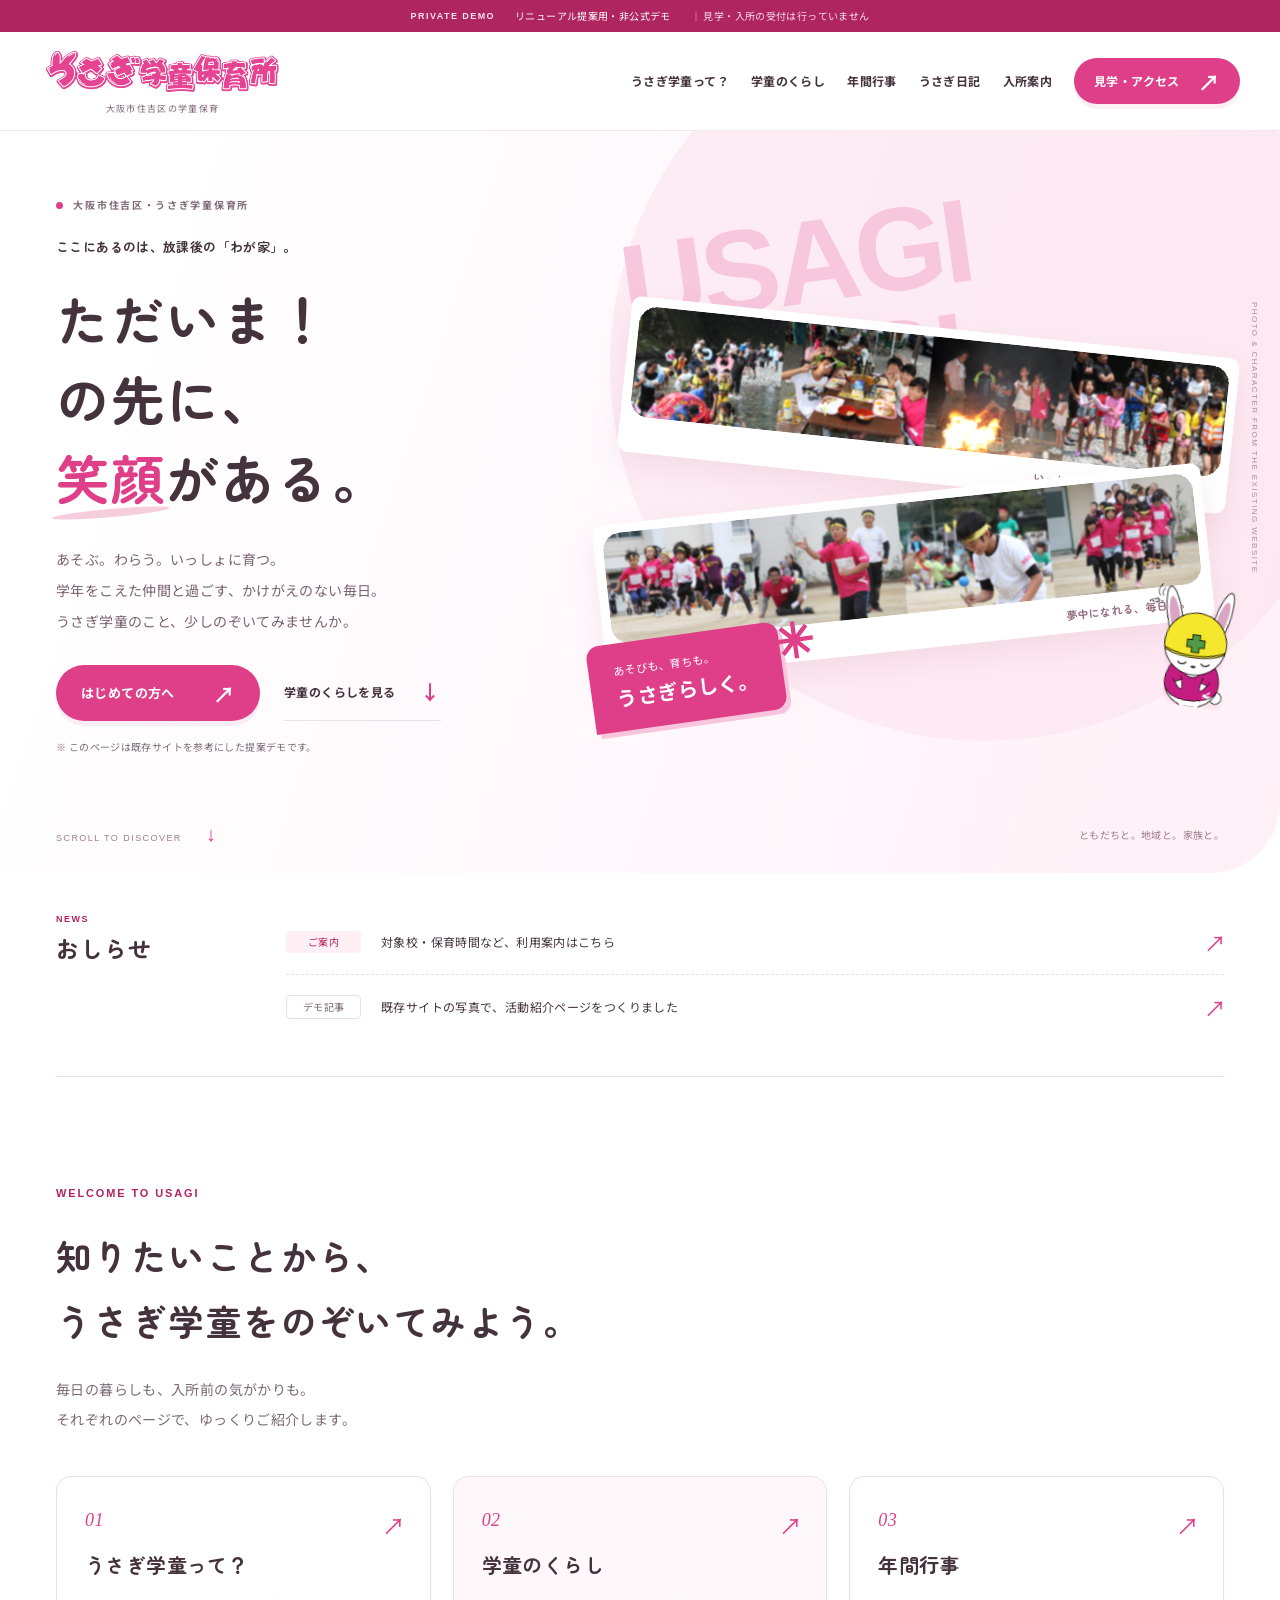
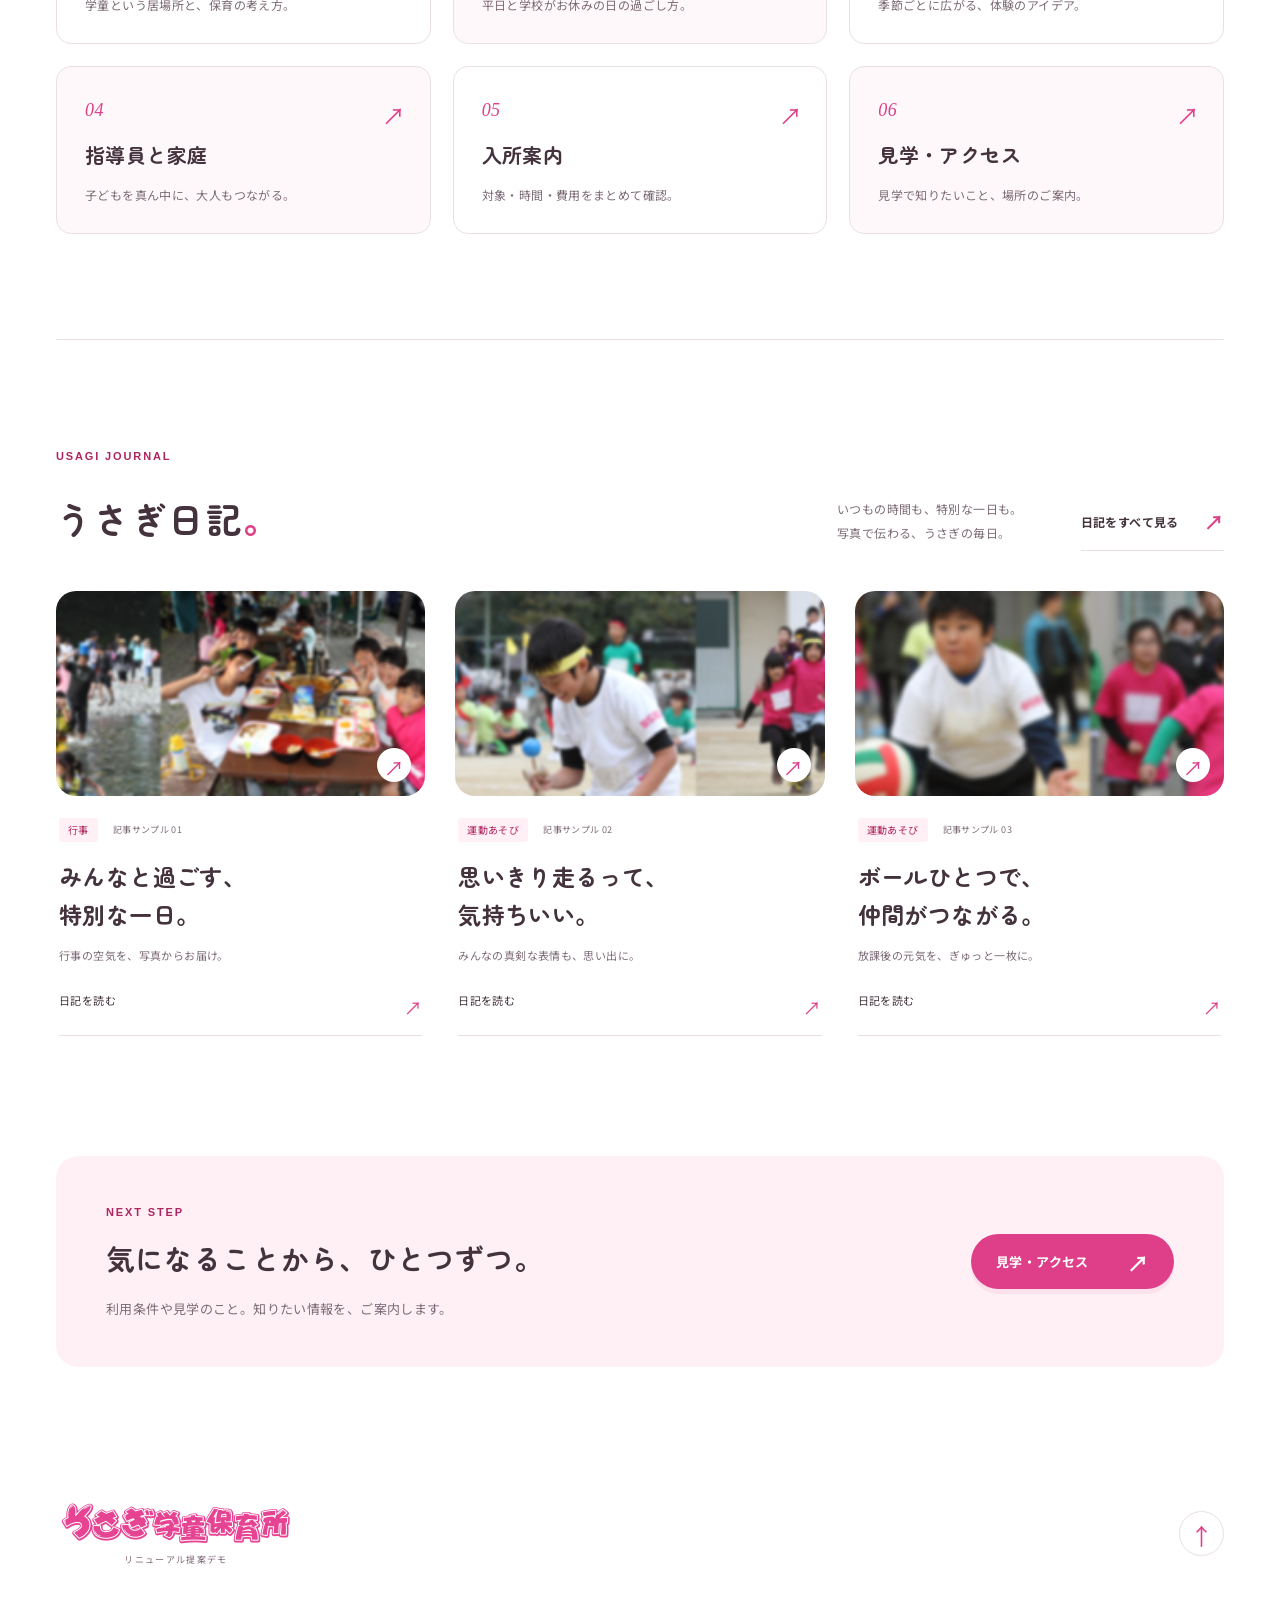
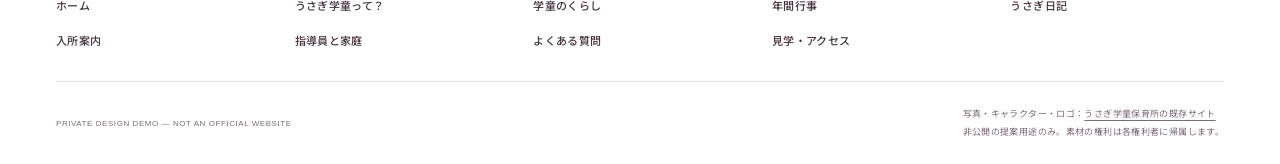
==== commit aee2d398: "Add files via upload" ====
--- a/index.html
+++ b/index.html
@@ -1,13 +1,2 @@
-<!doctype html><html lang="ja"><head><meta charset="utf-8"><meta name="viewport" content="width=device-width,initial-scale=1"><meta name="robots" content="noindex,nofollow"><meta name="description" content="うさぎ学童保育所の公開情報と既存写真を参考にした非公開のリニューアル提案デモ。"><title>うさぎ学童保育所｜リニューアル提案デモ</title><link rel="icon" href="assets/official-icon.png"><link rel="stylesheet" href="style.css"><script src="script.js" defer></script></head><body>
-<a class="skip" href="#main">本文へスキップ</a><div class="demo"><b>PRIVATE DEMO</b> リニューアル提案用・非公式デモ <span>｜ 見学・入所の受付は行っていません</span></div>
-<header><div class="header-inner"><a class="brand" href="#" aria-label="うさぎ学童保育所 トップ"><img src="assets/official-wordmark.png" alt="うさぎ学童保育所" width="960" height="216"><small>大阪市住吉区の学童保育</small></a><button class="menu-toggle" aria-expanded="false" aria-controls="navigation"><span aria-hidden="true">☰</span> メニュー</button><nav id="navigation" aria-label="メインメニュー"><a href="#about">うさぎ学童って？</a><a href="#life">学童のくらし</a><a href="#journal">うさぎ日記</a><a href="#guide">利用案内</a><a class="button compact" href="#visit">見学について <span>↗</span></a></nav></div></header>
-<main id="main"><section class="hero"><div class="hero-inner wrap"><div class="hero-copy"><p class="eyebrow"><i class="dot"></i> 大阪市住吉区・うさぎ学童保育所</p><p class="hero-tag">ここにあるのは、放課後の「わが家」。</p><h1>ただいま！<br>の先に、<br><em>笑顔</em>がある。</h1><p class="hero-description">あそぶ。わらう。いっしょに育つ。<br>学年をこえた仲間と過ごす、かけがえのない毎日。<br>うさぎ学童のこと、少しのぞいてみませんか。</p><div class="hero-actions"><a class="button" href="#guide">はじめての方へ <span>↗</span></a><a class="text-link" href="#life">学童のくらしを見る <span>↓</span></a></div><p class="fine">※ このページは既存サイトを参考にした提案デモです。</p></div><div class="hero-visual"><div class="big-type" aria-hidden="true">USAGI<br>DAYS!</div><div class="photo-stack"><figure class="hero-photo first"><img src="assets/official-life-01.png" alt="既存サイト掲載の、水辺や食事、キャンプなどの組み写真" width="640" height="120"><figcaption>いっしょだと、もっとたのしい。</figcaption></figure><figure class="hero-photo second"><img src="assets/official-life-02.png" alt="既存サイト掲載の、体を動かす活動の組み写真" width="640" height="120"><figcaption>夢中になれる、毎日を。</figcaption></figure><div class="floating-note"><span>あそびも、育ちも。</span><strong>うさぎらしく。</strong><b aria-hidden="true">✳</b></div></div><img class="hero-mascot" src="assets/official-mascot.png" alt="既存サイトの、黄色い帽子とピンクの服のうさぎキャラクター" width="1000" height="1481"><span class="vertical-label">PHOTO & CHARACTER FROM THE EXISTING WEBSITE</span></div></div><div class="hero-bottom wrap"><a href="#news">SCROLL TO DISCOVER <span>↓</span></a><span>ともだちと。地域と。家族と。</span></div></section>
-<section class="news wrap" id="news"><div><p class="eyebrow">NEWS</p><h2>おしらせ</h2></div><div class="news-list"><a href="#guide"><span class="pill">ご案内</span><span>対象校・保育時間など、利用案内はこちら</span><b>↗</b></a><a href="#journal"><span class="pill outline">デモ記事</span><span>既存サイトの写真で、活動紹介ページをつくりました</span><b>↗</b></a></div></section>
-<section class="about section wrap" id="about"><div class="about-intro"><div><p class="eyebrow">ABOUT USAGI <span class="flower">✳</span></p><h2>大きくなるのは、<br>背丈だけじゃない。</h2></div><div class="about-copy"><p>学校が終わったあとの、もうひとつの居場所。<br>遊びの中で発見したり、仲間と力を合わせたり。<br>何気ない放課後の時間が、子どもたちの毎日を彩ります。</p><p>うさぎ学童保育所は、大阪市住吉区にある学童保育所。<br>元サイトでは、小学1〜6年生を対象とし、<br>南住吉小学校・大空小学校を主な対象校として案内しています。</p><p class="fine">紹介文の表現は提案用です。対象・対象校は元サイトの掲載情報です。</p></div></div><div class="points"><article><span>01</span><h3>「ただいま」が言える場所</h3><p>放課後を過ごす生活の場として、<br>学童の雰囲気を丁寧に伝えます。</p><b aria-hidden="true">⌂</b></article><article><span>02</span><h3>夢中になるって、おもしろい</h3><p>体を動かす時間も、行事も。<br>写真から日々の活動をご紹介。</p><b aria-hidden="true">✳</b></article><article><span>03</span><h3>いっしょだから、できること</h3><p>学年をこえた仲間との関わりを、<br>身近に感じられるサイトへ。</p><b aria-hidden="true">♧</b></article></div></section>
-<section class="life section" id="life"><div class="wrap"><div class="section-head"><div><p class="eyebrow">OUR AFTER SCHOOL</p><h2>「今日、こんなことしたよ！」</h2></div><p>お迎えのとき、つい話したくなる。<br>そんな放課後を、ここから。</p></div><div class="life-layout"><div class="life-left"><figure class="life-photo"><img src="assets/official-life-03.png" alt="既存サイト掲載の、ボールを使った活動の組み写真" width="640" height="120" loading="lazy"><figcaption>小さな一歩が、大きな思い出。</figcaption></figure><div class="life-description"><img src="assets/official-character.png" alt="既存サイトのUSAGIロゴ" width="480" height="289" loading="lazy"><p>元サイトの活動写真を掲載しています。<br>一日の流れは、見せ方を確認するための<br><b>仮のスケジュール</b>です。</p></div><a class="text-link" href="#journal">活動写真をもっと見る <span>↗</span></a></div><div class="schedule"><div class="tabs" role="tablist" aria-label="一日の種類"><button id="weekday-tab" role="tab" aria-selected="true" aria-controls="schedule-panel" data-schedule="weekday">平日の放課後</button><button id="holiday-tab" role="tab" aria-selected="false" aria-controls="schedule-panel" tabindex="-1" data-schedule="holiday">学校がお休みの日</button></div><div id="schedule-panel" role="tabpanel" aria-labelledby="weekday-tab" tabindex="0"></div><p class="fine">※ 内容・時刻はデモ用の例です。実際の活動予定ではありません。</p></div></div></div></section>
-<section class="journal section wrap" id="journal"><div class="section-head"><div><p class="eyebrow">USAGI JOURNAL</p><h2>うさぎ日記<em>。</em></h2></div><p>いつもの時間も、特別な一日も。<br>写真で伝わる、うさぎの毎日。</p></div><div class="journal-toolbar"><div class="filters" role="group" aria-label="ブログのカテゴリー"><button class="active" aria-pressed="true" data-filter="all">すべて</button><button aria-pressed="false" data-filter="event">行事</button><button aria-pressed="false" data-filter="play">運動あそび</button></div><span class="fine">写真：既存サイト ／ 記事本文：デモ</span></div><div class="posts"><article class="post" data-category="event"><button data-article="camp" aria-label="みんなと過ごす、特別な一日。の記事を読む"><div class="post-image"><img src="assets/official-life-01.png" alt="元サイトの水辺・食事・キャンプなどの写真" width="640" height="120" loading="lazy"><span>↗</span></div><div class="post-body"><div class="post-meta"><span>行事</span><small>記事サンプル 01</small></div><h3>みんなと過ごす、<br>特別な一日。</h3><p>行事の空気を、写真からお届け。</p><span class="post-read">日記を読む <b>↗</b></span></div></button></article><article class="post" data-category="play"><button data-article="sports" aria-label="思いきり走るって、気持ちいい。の記事を読む"><div class="post-image"><img src="assets/official-life-02.png" alt="元サイトの、走ったり体を動かしたりする写真" width="640" height="120" loading="lazy"><span>↗</span></div><div class="post-body"><div class="post-meta"><span>運動あそび</span><small>記事サンプル 02</small></div><h3>思いきり走るって、<br>気持ちいい。</h3><p>みんなの真剣な表情も、思い出に。</p><span class="post-read">日記を読む <b>↗</b></span></div></button></article><article class="post" data-category="play"><button data-article="ball" aria-label="ボールひとつで、仲間がつながる。の記事を読む"><div class="post-image"><img src="assets/official-life-03.png" alt="元サイトの、ボールを使った活動写真" width="640" height="120" loading="lazy"><span>↗</span></div><div class="post-body"><div class="post-meta"><span>運動あそび</span><small>記事サンプル 03</small></div><h3>ボールひとつで、<br>仲間がつながる。</h3><p>放課後の元気を、ぎゅっと一枚に。</p><span class="post-read">日記を読む <b>↗</b></span></div></button></article></div><p class="fine journal-note">撮影時期・行事名は未確認のため、最新の活動報告としては扱っていません。</p><p id="filter-status" class="sr-only" role="status" aria-live="polite"></p></section>
-<section class="guide section" id="guide"><div class="wrap"><div class="section-head"><div><p class="eyebrow">INFORMATION</p><h2>利用案内</h2></div><p>はじめての学童選びに。<br>知っておきたいことを、わかりやすく。</p></div><div class="guide-layout"><aside class="guide-intro"><span class="round-caption">HELLO,<br>NEW FRIENDS!</span><h3>うさぎ学童を<br>ご検討中の方へ。</h3><p>まずは対象や時間をチェック。<br>気になることは、既存サイトから<br>施設へ直接ご確認ください。</p><a class="button" href="#visit">見学について <span>↗</span></a></aside><div class="guide-data"><p class="source-label">元サイトの公開情報を参考に掲載 ／ 最新状況は要確認</p><dl><div><dt>対象児童</dt><dd>小学1年生〜6年生</dd></div><div><dt>主な対象校</dt><dd><span class="school">南住吉小学校</span><span class="school">大空小学校</span></dd></div><div><dt>保育時間</dt><dd>平日：放課後〜19:30<br>土曜日・長期休み：8:00〜19:30<small>元サイトには7:30〜8:00の早朝延長保育の案内もあります。</small></dd></div><div><dt>保育料・諸費用</dt><dd>元サイトの利用案内をご確認ください。<small>学年・きょうだいの人数等による区分が掲載されています。<br>このデモでは料金の確定案内・見積もりは行っていません。</small></dd></div><div><dt>所在地</dt><dd>大阪市住吉区南住吉2-23-17<br>森田マンション1F（三稜中学よこ）</dd></div></dl><a class="text-link" href="http://usagigakudo.web.fc2.com/" target="_blank" rel="noopener noreferrer">既存サイトで利用案内を確認する <span>↗</span></a><p class="fine">確認日：2026年10月21日。元サイトの掲載内容の最新性は未確認です。<br>定員・空き状況・休所日・受入条件は、施設へお問い合わせください。</p></div></div></div></section>
-<section class="faq section wrap" id="faq"><div><p class="eyebrow">Q & A</p><h2>気になること、<br>聞いてみよう。</h2><p class="fine">施設への確認ポイントと、デモのご案内です。</p></div><div class="questions"><details><summary><span>Q.</span> このページから見学を申し込めますか？</summary><p>こちらは非公開の提案用デモです。実際の見学予約や入所の申し込みはできません。お問い合わせは、既存サイトに掲載されている連絡先をご確認ください。</p></details><details><summary><span>Q.</span> 見学時には何を確認するとよいですか？</summary><p>現在の受入条件、料金、保育時間、お迎えの方法、長期休暇の過ごし方などを確認すると安心です。実際の運用は施設へ直接お問い合わせください。</p></details><details><summary><span>Q.</span> 食物アレルギーなどの相談はできますか？</summary><p>個別の配慮や食事・おやつへの対応は、このデモでは確認できていません。入所を検討する際に、施設へ直接相談してください。</p></details><details><summary><span>Q.</span> 写真やブログは最新の活動報告ですか？</summary><p>写真は既存サイトに掲載されているものです。撮影時期・行事名は未確認です。記事本文と一日の流れは、見せ方を確認するためのサンプルです。</p></details></div></section>
-<section class="visit section" id="visit"><div class="wrap visit-layout"><div class="visit-copy"><p class="eyebrow">LET'S SAY HELLO!</p><h2>まずは、<br>会いにいくことから。</h2><p>どんな場所？ どんなふうに過ごすの？<br>気になることを、ひとつずつ。</p><div class="visit-links"><a class="button" href="http://usagigakudo.web.fc2.com/" target="_blank" rel="noopener noreferrer">既存サイトを確認する <span>↗</span></a><span class="fine">外部サイトが新しいタブで開きます</span></div><img src="assets/official-character.png" alt="USAGIロゴ" width="480" height="289" loading="lazy"></div><form id="visit-form"><div class="form-caption"><i class="dot"></i> 操作体験のみ・送信されません</div><h3>見学の相談を体験する</h3><p class="fine">個人情報は不要です。テーマを選ぶと、<br>相談内容のサンプルを表示します。</p><label for="interest">知りたいこと <span>必須</span></label><select id="interest" required><option value="">選んでください</option><option>学童での過ごし方</option><option>入所条件・費用</option><option>長期休暇の利用</option></select><label for="visit-time">見学したい時間帯 <span>必須</span></label><select id="visit-time" required><option value="">選んでください</option><option>平日の放課後</option><option>学校がお休みの日</option><option>相談して決めたい</option></select><label class="check"><input type="checkbox" id="demo-agree" required><span>デモであり、予約・送信されないことを確認しました。</span></label><button class="button" type="submit" id="demo-submit" disabled>相談内容を確認する <span>↗</span></button><div id="form-result" role="status" aria-live="polite"></div><p class="fine">入力内容の保存・送信は行いません。</p></form></div></section></main>
-<footer><div class="wrap footer-top"><a class="brand" href="#"><img src="assets/official-wordmark.png" alt="うさぎ学童保育所" width="960" height="216"><small>リニューアル提案デモ</small></a><div class="footer-nav"><a href="#about">うさぎ学童って？</a><a href="#guide">利用案内</a><a href="#journal">うさぎ日記</a><a href="#faq">よくある質問</a></div><a class="to-top" href="#" aria-label="ページの先頭へ">↑</a></div><div class="wrap footer-bottom"><p>PRIVATE DESIGN DEMO — NOT AN OFFICIAL WEBSITE</p><p>写真・キャラクター・ロゴ：<a href="http://usagigakudo.web.fc2.com/" target="_blank" rel="noopener noreferrer">うさぎ学童保育所の既存サイト</a><br>非公開の提案用途のみ。素材の権利は各権利者に帰属します。</p></div></footer>
-<dialog id="article-dialog" aria-labelledby="article-title"><button class="dialog-close" aria-label="記事を閉じる">閉じる ×</button><p class="eyebrow">USAGI JOURNAL / 記事サンプル</p><h2 id="article-title"></h2><img id="article-image" alt=""><div id="article-content"></div><p class="fine">写真は既存サイトからの掲載、本文は提案用のサンプルです。実際の活動報告ではありません。</p></dialog><noscript><div class="no-js">記事詳細・一日の切替・操作デモにはJavaScriptが必要です。本文をスクロールして施設の案内をご覧いただけます。</div></noscript></body></html>
+<!DOCTYPE html>
+<html lang="ja"><head><meta charset="utf-8"/><meta content="width=device-width,initial-scale=1" name="viewport"/><meta content="noindex,nofollow" name="robots"/><meta content="ホーム。うさぎ学童保育所の公開情報を参考にした非公式の提案デモです。" name="description"/><title>ホーム｜うさぎ学童保育所【提案デモ】</title><link href="assets/official-icon.png" rel="icon"/><link as="font" crossorigin="" href="assets/fonts/ZenMaruGothic-Bold.ttf" rel="preload" type="font/ttf"/><link href="style.css" rel="stylesheet"/><link href="pages.css" rel="stylesheet"/><script defer="" src="script.js"></script></head><body class="home"><a class="skip" href="#main">本文へスキップ</a><div class="demo"><b>PRIVATE DEMO</b> リニューアル提案用・非公式デモ <span>｜ 見学・入所の受付は行っていません</span></div><header><div class="header-inner"><a aria-label="うさぎ学童保育所 ホーム" class="brand" href="index.html"><img alt="うさぎ学童保育所" height="216" src="assets/official-wordmark.png" width="960"/><small>大阪市住吉区の学童保育</small></a><button aria-controls="navigation" aria-expanded="false" class="menu-toggle"><span aria-hidden="true">☰</span> メニュー</button><nav aria-label="メインメニュー" id="navigation"><a href="about.html">うさぎ学童って？</a><a href="life.html">学童のくらし</a><a href="events.html">年間行事</a><a href="journal.html">うさぎ日記</a><a href="admission.html">入所案内</a><a class="button compact" href="contact.html">見学・アクセス <span>↗</span></a></nav></div></header><main id="main"><section class="hero"><div class="hero-inner wrap"><div class="hero-copy"><p class="eyebrow"><i class="dot"></i> 大阪市住吉区・うさぎ学童保育所</p><p class="hero-tag">ここにあるのは、放課後の「わが家」。</p><h1>ただいま！<br/>の先に、<br/><em>笑顔</em>がある。</h1><p class="hero-description">あそぶ。わらう。いっしょに育つ。<br/>学年をこえた仲間と過ごす、かけがえのない毎日。<br/>うさぎ学童のこと、少しのぞいてみませんか。</p><div class="hero-actions"><a class="button" href="admission.html">はじめての方へ <span>↗</span></a><a class="text-link" href="life.html">学童のくらしを見る <span>↓</span></a></div><p class="fine">※ このページは既存サイトを参考にした提案デモです。</p></div><div class="hero-visual"><div aria-hidden="true" class="big-type">USAGI<br/>DAYS!</div><div class="photo-stack"><figure class="hero-photo first"><img alt="既存サイト掲載の、水辺や食事、キャンプなどの組み写真" height="120" src="assets/official-life-01.png" width="640"><figcaption>いっしょだと、もっとたのしい。</figcaption></img></figure><figure class="hero-photo second"><img alt="既存サイト掲載の、体を動かす活動の組み写真" height="120" src="assets/official-life-02.png" width="640"/><figcaption>夢中になれる、毎日を。</figcaption></figure><div class="floating-note"><span>あそびも、育ちも。</span><strong>うさぎらしく。</strong><b aria-hidden="true">✳</b></div></div><img alt="既存サイトの、黄色い帽子とピンクの服のうさぎキャラクター" class="hero-mascot" height="1481" src="assets/official-mascot.png" width="1000"/><span class="vertical-label">PHOTO &amp; CHARACTER FROM THE EXISTING WEBSITE</span></div></div><div class="hero-bottom wrap"><a href="#news">SCROLL TO DISCOVER <span>↓</span></a><span>ともだちと。地域と。家族と。</span></div></section><section class="news wrap" id="news"><div><p class="eyebrow">NEWS</p><h2>おしらせ</h2></div><div class="news-list"><a href="admission.html"><span class="pill">ご案内</span><span>対象校・保育時間など、利用案内はこちら</span><b>↗</b></a><a href="journal.html"><span class="pill outline">デモ記事</span><span>既存サイトの写真で、活動紹介ページをつくりました</span><b>↗</b></a></div></section><section class="section wrap home-intro"><p class="eyebrow">WELCOME TO USAGI</p><h2>知りたいことから、<br/>うさぎ学童をのぞいてみよう。</h2><p>毎日の暮らしも、入所前の気がかりも。<br/>それぞれのページで、ゆっくりご紹介します。</p><div class="entry-grid"><a class="entry-card" href="about.html"><span>01</span><h3>うさぎ学童って？</h3><p>学童という居場所と、保育の考え方。</p><b aria-hidden="true">↗</b></a><a class="entry-card" href="life.html"><span>02</span><h3>学童のくらし</h3><p>平日と学校がお休みの日の過ごし方。</p><b aria-hidden="true">↗</b></a><a class="entry-card" href="events.html"><span>03</span><h3>年間行事</h3><p>季節ごとに広がる、体験のアイデア。</p><b aria-hidden="true">↗</b></a><a class="entry-card" href="team.html"><span>04</span><h3>指導員と家庭</h3><p>子どもを真ん中に、大人もつながる。</p><b aria-hidden="true">↗</b></a><a class="entry-card" href="admission.html"><span>05</span><h3>入所案内</h3><p>対象・時間・費用をまとめて確認。</p><b aria-hidden="true">↗</b></a><a class="entry-card" href="contact.html"><span>06</span><h3>見学・アクセス</h3><p>見学で知りたいこと、場所のご案内。</p><b aria-hidden="true">↗</b></a></div></section><section class="journal section wrap" id="journal"><div class="section-head"><div><p class="eyebrow">USAGI JOURNAL</p><h2>うさぎ日記<em>。</em></h2></div><p>いつもの時間も、特別な一日も。<br>写真で伝わる、うさぎの毎日。</br></p><a class="text-link" href="journal.html">日記をすべて見る<span aria-hidden="true">↗</span></a></div><div class="posts"><article class="post" data-category="event"><a aria-label="みんなと過ごす、特別な一日。の記事を読む" class="post-link" href="journal-camp.html"><div class="post-image"><img alt="元サイトの水辺・食事・キャンプなどの写真" height="120" loading="lazy" src="assets/official-life-01.png" width="640"/><span>↗</span></div><div class="post-body"><div class="post-meta"><span>行事</span><small>記事サンプル 01</small></div><h3>みんなと過ごす、<br>特別な一日。</br></h3><p>行事の空気を、写真からお届け。</p><span class="post-read">日記を読む <b>↗</b></span></div></a></article><article class="post" data-category="play"><a aria-label="思いきり走るって、気持ちいい。の記事を読む" class="post-link" href="journal-sports.html"><div class="post-image"><img alt="元サイトの、走ったり体を動かしたりする写真" height="120" loading="lazy" src="assets/official-life-02.png" width="640"/><span>↗</span></div><div class="post-body"><div class="post-meta"><span>運動あそび</span><small>記事サンプル 02</small></div><h3>思いきり走るって、<br/>気持ちいい。</h3><p>みんなの真剣な表情も、思い出に。</p><span class="post-read">日記を読む <b>↗</b></span></div></a></article><article class="post" data-category="play"><a aria-label="ボールひとつで、仲間がつながる。の記事を読む" class="post-link" href="journal-ball.html"><div class="post-image"><img alt="元サイトの、ボールを使った活動写真" height="120" loading="lazy" src="assets/official-life-03.png" width="640"/><span>↗</span></div><div class="post-body"><div class="post-meta"><span>運動あそび</span><small>記事サンプル 03</small></div><h3>ボールひとつで、<br/>仲間がつながる。</h3><p>放課後の元気を、ぎゅっと一枚に。</p><span class="post-read">日記を読む <b>↗</b></span></div></a></article></div></section><section class="page-cta wrap"><div><p class="eyebrow">NEXT STEP</p><h2>気になることから、ひとつずつ。</h2><p>利用条件や見学のこと。知りたい情報を、ご案内します。</p></div><a class="button" href="contact.html">見学・アクセス<span aria-hidden="true">↗</span></a></section></main><footer><div class="wrap footer-top"><a class="brand" href="index.html"><img alt="うさぎ学童保育所" height="216" src="assets/official-wordmark.png" width="960"/><small>リニューアル提案デモ</small></a><a aria-label="ページの先頭へ" class="to-top" href="#">↑</a></div><nav aria-label="サイト内の全ページ" class="wrap site-directory"><a href="index.html">ホーム</a><a href="about.html">うさぎ学童って？</a><a href="life.html">学童のくらし</a><a href="events.html">年間行事</a><a href="journal.html">うさぎ日記</a><a href="admission.html">入所案内</a><a href="team.html">指導員と家庭</a><a href="faq.html">よくある質問</a><a href="contact.html">見学・アクセス</a></nav><div class="wrap footer-bottom"><p>PRIVATE DESIGN DEMO — NOT AN OFFICIAL WEBSITE</p><p>写真・キャラクター・ロゴ：<a href="http://usagigakudo.web.fc2.com/" rel="noopener noreferrer" target="_blank">うさぎ学童保育所の既存サイト</a><br/>非公開の提案用途のみ。素材の権利は各権利者に帰属します。</p></div></footer><noscript><p class="no-js">JavaScriptが無効です。各ページや日記記事は閲覧できます。切替・絞り込み・フォームの操作体験にはJavaScriptが必要です。</p></noscript></body></html>
--- a/pages.css
+++ b/pages.css
@@ -0,0 +1,9 @@
+@font-face{font-family:"Usagi Maru";src:url("assets/fonts/ZenMaruGothic-Bold.ttf") format("truetype");font-style:normal;font-weight:700;font-display:swap}
+@font-face{font-family:"Usagi Sans";src:url("assets/fonts/NotoSansJP-Variable.ttf") format("truetype");font-style:normal;font-weight:100 900;font-display:swap}
+:root{--font:"Usagi Sans","Yu Gothic",Meiryo,sans-serif;--heading:"Usagi Maru","Hiragino Maru Gothic ProN",sans-serif}body{font-size:15px;line-height:2;letter-spacing:.025em}h1,h2,h3,.hero-tag,.hero-photo figcaption,.life-photo figcaption{font-family:var(--heading);font-weight:700}h1{font-size:clamp(43px,4.15vw,60px);line-height:1.5;letter-spacing:.04em}h2{font-size:clamp(29px,2.8vw,40px);line-height:1.8}h3{line-height:1.8}.hero-description{font-size:14px;line-height:2.2}.hero .fine{font-size:10px}.eyebrow{letter-spacing:.17em}.button{line-height:1.8}.header-inner{gap:20px}.brand{width:245px}#navigation{gap:22px}#navigation a[aria-current="page"]:not(.button){color:var(--deep);position:relative}#navigation a[aria-current="page"]:not(.button):after{content:"";height:4px;width:18px;background:#ef8db8;border-radius:50px;position:absolute;left:calc(50% - 9px);bottom:-10px}.home-intro>p:not(.eyebrow){margin-top:23px;font-size:14px;color:var(--muted);line-height:2.1}.entry-grid{display:grid;grid-template-columns:repeat(3,1fr);gap:22px;margin-top:42px}.entry-card{position:relative;padding:28px 28px 26px;border:1px solid var(--line);border-radius:15px;background:#fff;transition:transform .2s,background .2s}.entry-card:nth-child(2n){background:#fff8fb}.entry-card:hover{transform:translateY(-4px);background:var(--blush)}.entry-card>span{font:italic 18px Georgia,serif;color:var(--pink)}.entry-card h3{font-size:20px;margin:12px 0 10px}.entry-card p{font-size:12px;color:var(--muted);padding-right:5px;margin:0}.entry-card>b{position:absolute;right:24px;top:25px;font-size:23px;font-weight:normal;color:var(--pink)}.post-link{display:block;width:100%;text-align:left}.post-link:hover .post-image img{transform:scale(1.06)}.post h3{font-size:23px}.home .journal{border-top:1px solid var(--line)}.home .journal .section-head>.text-link{white-space:nowrap;margin-left:18px}.home .journal .section-head>p{margin-left:auto}.page-cta{display:flex;justify-content:space-between;align-items:center;gap:35px;padding:45px 50px;border-radius:22px;background:var(--blush);margin-bottom:85px}.page-cta h2{font-size:28px}.page-cta p:not(.eyebrow){font-size:13px;margin:13px 0 0;color:var(--muted)}.page-cta .eyebrow{margin-bottom:10px}.page-cta>.button{flex-shrink:0}.site-directory{position:static;display:grid;grid-template-columns:repeat(5,1fr);font-size:11px;font-weight:500;gap:13px 25px;background:none;border:0;box-shadow:none;padding:0 0 30px}.site-directory a:hover{color:var(--pink)}.footer-top{padding-bottom:25px}.footer-bottom{margin-top:0}.page-title{position:relative;background:linear-gradient(115deg,#fffafd,#ffeef5);border-radius:0 0 60px 0;overflow:hidden;padding:0 0 50px}.page-title>.wrap{position:relative}.breadcrumbs{position:static;display:flex;justify-content:start;flex-wrap:wrap;gap:13px;background:none;padding:23px 0 32px;font-size:10px;font-weight:400;box-shadow:none;border:0;line-height:1.8}.breadcrumbs a{color:var(--muted)}.breadcrumbs span[aria-hidden]{color:#c1a3b2}.page-title .eyebrow{margin:8px 0 10px}.page-title h1{white-space:normal;font-size:51px;line-height:1.6;margin:0 150px 10px 0}.page-lead{font-size:14px;line-height:2;color:var(--muted);max-width:80%;margin-bottom:0}.page-mark{position:absolute;right:20px;bottom:10px;width:110px;transform:rotate(8deg);opacity:.85}.subpage .section{padding-block:80px}.subpage .about .points h3{font-size:17px}.subpage .about-copy{font-size:14px}.subpage .about-copy .fine{font-size:11px}.subpage .about-intro{gap:60px}.subpage .life{border-radius:0}.subpage .life .section-head h2{font-size:32px}.subpage .journal .section-head{display:none}.subpage .journal{padding-top:45px}.subpage .guide .section-head{display:none}.subpage .guide{background:white;border:0}.subpage .visit{border-radius:0}.editor-note{background:#fff8fb;border-left:3px solid #e990b8;padding:15px 20px;color:var(--muted);font-size:12px;line-height:2;margin:0 0 35px}.editor-note>span{display:block;font-size:10px;letter-spacing:.06em;color:var(--deep);font-weight:600;margin-bottom:4px}.reading-head{display:flex;gap:28px;align-items:start;margin-bottom:30px}.reading-head .eyebrow{margin:0 0 10px}.reading-head h2{font-size:32px}.section-number{font:italic 29px/1.6 Georgia,serif;color:var(--pink);display:inline-block}.reading-grid{display:grid;grid-template-columns:1.1fr 1fr;gap:65px;align-items:start}.reading-grid>div p,.split-content>div>p:not(.eyebrow){font-size:14px;line-height:2.2}.reading-grid h2{font-size:33px;margin-bottom:25px}.soft-panel{padding:28px 32px;border-radius:17px;background:#fff2f7;font-size:13px}.soft-panel h3{font-size:19px;margin-bottom:16px}.soft-panel ul{margin:0;padding-left:20px;line-height:2.5}.soft-panel li::marker{color:var(--pink)}.soft-panel.white{background:#fff}.wide-photo{margin-top:0;margin-bottom:0}.wide-photo img{width:100%;border-radius:16px}.wide-photo figcaption{font-size:10px;color:var(--muted);text-align:right;margin-top:10px}.content-cards{display:grid;grid-template-columns:repeat(3,1fr);gap:28px;margin-top:35px}.content-cards>article{padding:27px;border:1px solid var(--line);border-radius:15px;background:white}.content-cards h3{font-size:21px;margin:14px 0}.content-cards p{font-size:13px;line-height:2.1;color:var(--muted);margin:0}.content-cards .section-number{font-size:23px}.tint-section{background:#fff6fa;padding:70px 0;margin-block:0}.split-content{display:grid;grid-template-columns:1fr 1fr;gap:70px;align-items:center}.split-content>div h2{font-size:33px;margin-bottom:25px}.split-content .text-link{margin-top:5px}.relationship{background:#fff1f6;border:1px solid #f3d2e1;border-radius:25px;padding:38px 30px;text-align:center}.relationship>div:first-child{display:grid;place-items:center;width:110px;height:110px;border-radius:50%;background:#e84c91;color:white;font-family:var(--heading);font-size:23px;margin:0 auto 18px}.relationship>span{font-size:12px;color:var(--deep)}.adults{display:flex;align-items:center;justify-content:center;gap:25px;margin-top:23px}.adults b{display:grid;place-items:center;background:white;border:1px solid #e6b1cb;border-radius:50%;width:85px;height:85px;font-family:var(--heading);font-size:19px}.adults>span{color:var(--pink)}.relationship p{font-size:12px;color:var(--muted);margin:22px 0 0}.season-nav,.section-links{position:static;display:flex;justify-content:center;flex-wrap:wrap;gap:15px;padding:0;margin:35px 0 45px;background:none;box-shadow:none;border:0}.season-nav>a{border:1px solid #e9bfd2;border-radius:50%;width:58px;height:58px;display:grid;place-items:center;color:var(--deep);font-family:var(--heading);font-size:20px}.season-nav>a:hover{background:var(--pink);color:white}.seasons{display:grid;gap:35px}.season{border:1px solid #eddae4;border-radius:23px;padding:35px 40px;scroll-margin-top:130px;background:#fffafd}.season:nth-child(2){background:#fffdf4;border-color:#eee7ca}.season:nth-child(3){background:#fff6f0;border-color:#efdfd4}.season:nth-child(4){background:#f6f8fd;border-color:#dfe3ee}.season-heading{display:grid;grid-template-columns:85px 1fr;gap:25px}.season-heading>span{display:grid;place-items:center;width:75px;height:75px;border-radius:50%;background:#fff;border:1px solid #efd6e2;font-family:var(--heading);color:var(--deep);font-size:34px}.season .eyebrow{font-size:10px;margin:0 0 6px}.season h2{font-size:28px}.season-heading p:not(.eyebrow){font-size:13px;color:var(--muted);margin:12px 0 0}.season dl{margin:25px 0 0 110px}.season dl>div{display:grid;grid-template-columns:55px 1fr;gap:20px;border-top:1px dashed #e0d4dc;padding:16px 0}.season dt{font-size:17px;color:var(--deep);font-family:var(--heading);padding-top:2px}.season dd{margin:0}.season h3{font-size:17px}.season dd p{font-size:12px;color:var(--muted);margin:4px 0 0}.fee-entry{display:flex;align-items:baseline;gap:30px;background:var(--blush);padding:22px 30px;border-radius:12px;font-size:16px}.fee-entry strong{font:32px/1.6 var(--heading);color:var(--deep)}.fee-entry strong span{font-size:17px;margin-left:5px}.fee-entry small{font-size:10px;color:var(--muted)}.table-scroll{overflow-x:auto;max-width:100%;margin:25px 0 17px}.fees-table{border-collapse:collapse;width:100%;min-width:550px;text-align:center;font-size:15px}.fees-table caption{font-size:11px;color:var(--muted);text-align:left;margin-bottom:12px}.fees-table th,.fees-table td{border:1px solid var(--line);padding:19px 15px;line-height:1.7}.fees-table thead th{background:var(--pink);color:#fff;font-weight:500}.fees-table tbody th{background:var(--blush);font-size:13px}.fees-table small{font-size:12px;color:var(--muted)}.process{list-style:none;margin:35px 0 0;padding:0}.process li{display:grid;grid-template-columns:60px 1fr;gap:30px;padding:25px 0;border-top:1px solid #eddae3}.process li>span{font:italic 29px/1.8 Georgia,serif;color:var(--pink)}.process h3{font-size:21px}.process p{font-size:13px;line-height:2.1;color:var(--muted);margin:10px 0 0;max-width:850px}.faq-page{max-width:900px}.section-links{justify-content:start;margin:0 0 40px;gap:12px}.section-links a{font-size:12px;border:1px solid var(--line);border-radius:30px;padding:8px 18px}.faq-group{margin-bottom:50px;scroll-margin-top:130px}.faq-group h2{font-size:27px;padding-bottom:15px;border-bottom:2px solid #f0bad1}.faq-group summary{font-size:14px;padding-block:23px}.faq-group details p{font-size:13px}.article-page{max-width:960px;padding-bottom:80px}.article-header{padding:30px 0 35px}.article-header .eyebrow{font-size:10px}.article-header .pill{display:inline-block;padding:3px 15px}.article-header h1{font-size:43px;line-height:1.8;white-space:normal;text-wrap:balance;margin:18px 0}.article-header .fine{font-size:11px}.article-prose{max-width:760px;margin:40px auto}.article-prose p{font-size:15px;line-height:2.4;margin-bottom:28px}.article-prose h2{font-size:25px;border-bottom:1px solid var(--line);padding-bottom:15px;margin:35px 0 20px}.article-related{border-block:1px solid var(--line);padding:25px 0;margin:40px 0 25px;display:flex;align-items:center;gap:35px}.article-related h2{font-size:19px}.article-related .text-link{font-size:12px}.access-layout{display:grid;grid-template-columns:1fr 1fr;gap:60px;margin-top:35px;align-items:center}.address-card{background:white;border:1px solid var(--line);border-radius:19px;padding:35px}.address-card h3{font-size:24px;margin:14px 0 20px}.address-card p{font-size:14px;line-height:2.2}.address-card strong{font:25px/1.8 var(--heading);color:var(--deep)}.address-card .fine{font-size:10px;margin:0}.access-notes h3{font-size:22px;margin-bottom:18px}.access-notes>p{font-size:14px;line-height:2.2}.access-notes .button{font-size:12px;margin:8px 0 13px}.access-notes .fine{font-size:10px}.subpage .section>h2+p{margin-top:22px}.subpage .visit h2{font-size:41px}.subpage main .guide-data .fine{font-size:11px}.guide-data,.reading-grid>*,.split-content>*,.life-layout>*,.guide-layout>*{min-width:0}.subpage .fine{font-size:11px}
+@media(max-width:1150px){.brand{width:225px}#navigation{gap:16px}#navigation>.button{font-size:11px;padding-inline:17px}.entry-card{padding:25px 22px}.entry-card h3{font-size:18px}.entry-card p{font-size:11px}.page-title h1{font-size:45px}.content-cards{gap:20px}.content-cards>article{padding:24px}.content-cards h3{font-size:19px}.reading-grid{gap:40px}.subpage .guide-layout{gap:45px}.split-content{gap:45px}.article-header h1{font-size:39px}}
+@media(max-width:950px){h1{font-size:39px}.hero-description{font-size:12px}.brand{width:230px}#navigation.open{gap:15px}.home .journal .section-head{flex-wrap:wrap}.home .journal .section-head>p{margin-left:0}.home .journal .section-head>.text-link{margin-left:auto}.entry-grid{gap:16px}.entry-card{padding:23px 20px}.entry-card h3{font-size:17px}.entry-card p{font-size:11px}.entry-card>b{right:17px;top:20px}.page-cta{padding:35px;gap:25px}.page-cta h2{font-size:25px}.page-cta p:not(.eyebrow){font-size:12px}.page-title h1{font-size:41px}.page-lead{font-size:13px}.site-directory{grid-template-columns:repeat(3,1fr);font-size:10px}.content-cards{gap:16px}.content-cards>article{padding:20px}.content-cards h3{font-size:18px}.content-cards p{font-size:12px}.reading-grid{gap:28px}.reading-grid>div p,.split-content>div>p:not(.eyebrow){font-size:13px}.reading-grid h2,.split-content>div h2{font-size:29px}.soft-panel{padding:24px;font-size:12px}.soft-panel h3{font-size:17px}.season h2{font-size:25px}.guide-data>.text-link{font-size:11px}.article-related{flex-wrap:wrap;gap:20px}.access-layout{gap:35px}.address-card{padding:25px}.access-notes h3{font-size:20px}}
+@media(max-width:650px){body{font-size:14px}h1{font-size:40px;line-height:1.6}h2{font-size:28px}.hero-description{font-size:12px}.hero .fine{font-size:8px}.brand{width:205px}#navigation.open{gap:0}#navigation a[aria-current="page"]:not(.button):after{display:none}.entry-grid{grid-template-columns:1fr 1fr;gap:12px;margin-top:30px}.entry-card{padding:19px 16px}.entry-card>span{font-size:14px}.entry-card h3{font-size:16px;margin:12px 0 8px;letter-spacing:0}.entry-card p{font-size:10px;line-height:1.9;padding:0}.entry-card>b{right:15px;top:15px;font-size:18px}.home-intro>p:not(.eyebrow){font-size:12px;margin-top:18px}.home-intro h2{font-size:28px}.home .journal .section-head>.text-link{margin:20px 0 0;font-size:11px}.home .journal .section-head>p{font-size:11px}.post h3{font-size:23px}.page-cta{padding:25px;display:block;border-radius:16px;margin-bottom:55px}.page-cta h2{font-size:24px}.page-cta p:not(.eyebrow){font-size:11px}.page-cta .button{margin-top:23px;font-size:11px;gap:30px}.site-directory{grid-template-columns:1fr 1fr;gap:13px 20px;font-size:10px;padding-bottom:25px}.footer-top .brand{width:225px}.breadcrumbs{font-size:9px;padding:18px 0 25px;gap:10px;line-height:1.9}.page-title{padding-bottom:33px;border-radius:0 0 35px 0}.page-title h1{font-size:32px;margin-right:50px;margin-bottom:12px;line-height:1.6}.page-title .eyebrow{font-size:9px;margin-top:0}.page-lead{font-size:11px;max-width:90%;line-height:2}.page-mark{width:60px;right:0;bottom:-5px;opacity:.35}.subpage .section{padding-block:55px}.subpage .about .points h3{font-size:15px}.subpage .about-copy{font-size:12px}.subpage .about-copy .fine{font-size:9px}.subpage .about-intro{gap:25px}.subpage .life .section-head h2{font-size:26px}.subpage .journal{padding-top:35px}.editor-note{font-size:10px;padding:13px 15px;margin-bottom:28px}.editor-note>span{font-size:9px}.reading-head{gap:16px;margin-bottom:25px}.section-number{font-size:23px}.reading-head h2{font-size:26px}.reading-head .eyebrow{font-size:8px}.reading-grid{grid-template-columns:1fr;gap:25px}.reading-grid>div p,.split-content>div>p:not(.eyebrow){font-size:12px;line-height:2.25}.reading-grid h2{font-size:28px;margin-bottom:23px}.soft-panel{padding:23px;font-size:12px}.soft-panel h3{font-size:18px;margin-bottom:12px}.wide-photo img{border-radius:9px}.wide-photo figcaption{font-size:9px;margin-top:9px;text-align:left}.content-cards{grid-template-columns:1fr;gap:16px;margin-top:25px}.content-cards>article{padding:25px}.content-cards h3{font-size:20px;margin-block:10px 13px}.content-cards p{font-size:12px}.content-cards .section-number{font-size:21px}.tint-section{padding-block:50px}.split-content{grid-template-columns:1fr;gap:25px}.split-content>div h2{font-size:28px;margin-bottom:20px}.relationship{padding:30px 25px}.relationship>div:first-child{width:95px;height:95px;font-size:22px}.adults b{width:80px;height:80px;font-size:18px}.season-nav{margin:25px 0 30px;gap:13px}.season-nav>a{width:49px;height:49px;font-size:19px}.seasons{gap:23px}.season{padding:25px 20px;border-radius:18px;scroll-margin-top:100px}.season-heading{grid-template-columns:47px 1fr;gap:16px}.season-heading>span{width:45px;height:45px;font-size:25px}.season .eyebrow{font-size:8px}.season h2{font-size:22px;line-height:1.8}.season-heading p:not(.eyebrow){font-size:11px;line-height:2.1;margin-top:13px}.season dl{margin:22px 0 0}.season dl>div{grid-template-columns:38px 1fr;gap:14px;padding:15px 0}.season dt{font-size:15px}.season h3{font-size:16px}.season dd p{font-size:11px}.fee-entry{flex-wrap:wrap;padding:20px;gap:8px 22px;font-size:14px}.fee-entry strong{font-size:27px}.fee-entry small{font-size:9px}.fees-table{min-width:500px;font-size:14px}.fees-table th,.fees-table td{padding:16px 12px}.fees-table caption{font-size:10px}.fees-table small{font-size:11px}.table-scroll{margin-top:20px}.process{margin-top:25px}.process li{grid-template-columns:37px 1fr;gap:18px;padding:23px 0}.process li>span{font-size:25px}.process h3{font-size:19px}.process p{font-size:12px}.section-links{gap:8px;margin:0 0 30px}.section-links a{font-size:10px;padding:7px 12px}.faq-group{margin-bottom:35px;scroll-margin-top:105px}.faq-group h2{font-size:24px}.faq-group summary{font-size:12px;padding-block:21px}.faq-group details p{font-size:11px}.article-page{padding-bottom:55px}.article-header{padding:15px 0 25px}.article-header .eyebrow{font-size:8px}.article-header h1{font-size:29px;margin:17px 0;line-height:1.9}.article-header .fine{font-size:9px}.article-prose{margin-top:28px}.article-prose p{font-size:13px;line-height:2.35;margin-bottom:23px}.article-prose h2{font-size:23px;margin-top:28px}.article-related{gap:15px 25px;padding:22px 0;margin-top:30px}.article-related h2{font-size:19px;width:100%}.article-related .text-link{font-size:11px}.access-layout{grid-template-columns:1fr;gap:30px;margin-top:25px}.address-card{padding:26px}.address-card h3{font-size:23px;margin:11px 0 17px}.address-card p{font-size:12px}.address-card strong{font-size:24px}.access-notes h3{font-size:21px}.access-notes>p{font-size:12px}.access-notes .button{font-size:10px;gap:15px;padding:14px 20px}.access-notes .fine{font-size:9px}.subpage .visit h2{font-size:34px}.subpage .fine{font-size:10px}.subpage main .guide-data .fine{font-size:10px}.subpage .section>h2+p{font-size:12px}}
+@media(max-width:360px){.brand{width:180px}h1{font-size:36px}.entry-card{padding:17px 13px}.entry-card h3{font-size:14px}.entry-card p{font-size:9px}.entry-card>b{right:11px}.page-title h1{font-size:28px}.page-lead{font-size:10px;max-width:93%}.footer-top .brand{width:200px}.season h2{font-size:20px}.article-header h1{font-size:26px}.fee-entry strong{font-size:25px}}
+@media print{.site-directory{display:none}.page-title{background:none}.section,.subpage .section{padding-block:25px}.page-cta{break-inside:avoid}.content-cards>article,.season{break-inside:avoid}.breadcrumbs{display:none}.table-scroll{overflow:visible}.fees-table{min-width:0}.entry-grid{grid-template-columns:repeat(3,1fr)}}
+@media(max-width:650px){.page-title h1{margin-right:0;overflow-wrap:anywhere}}
